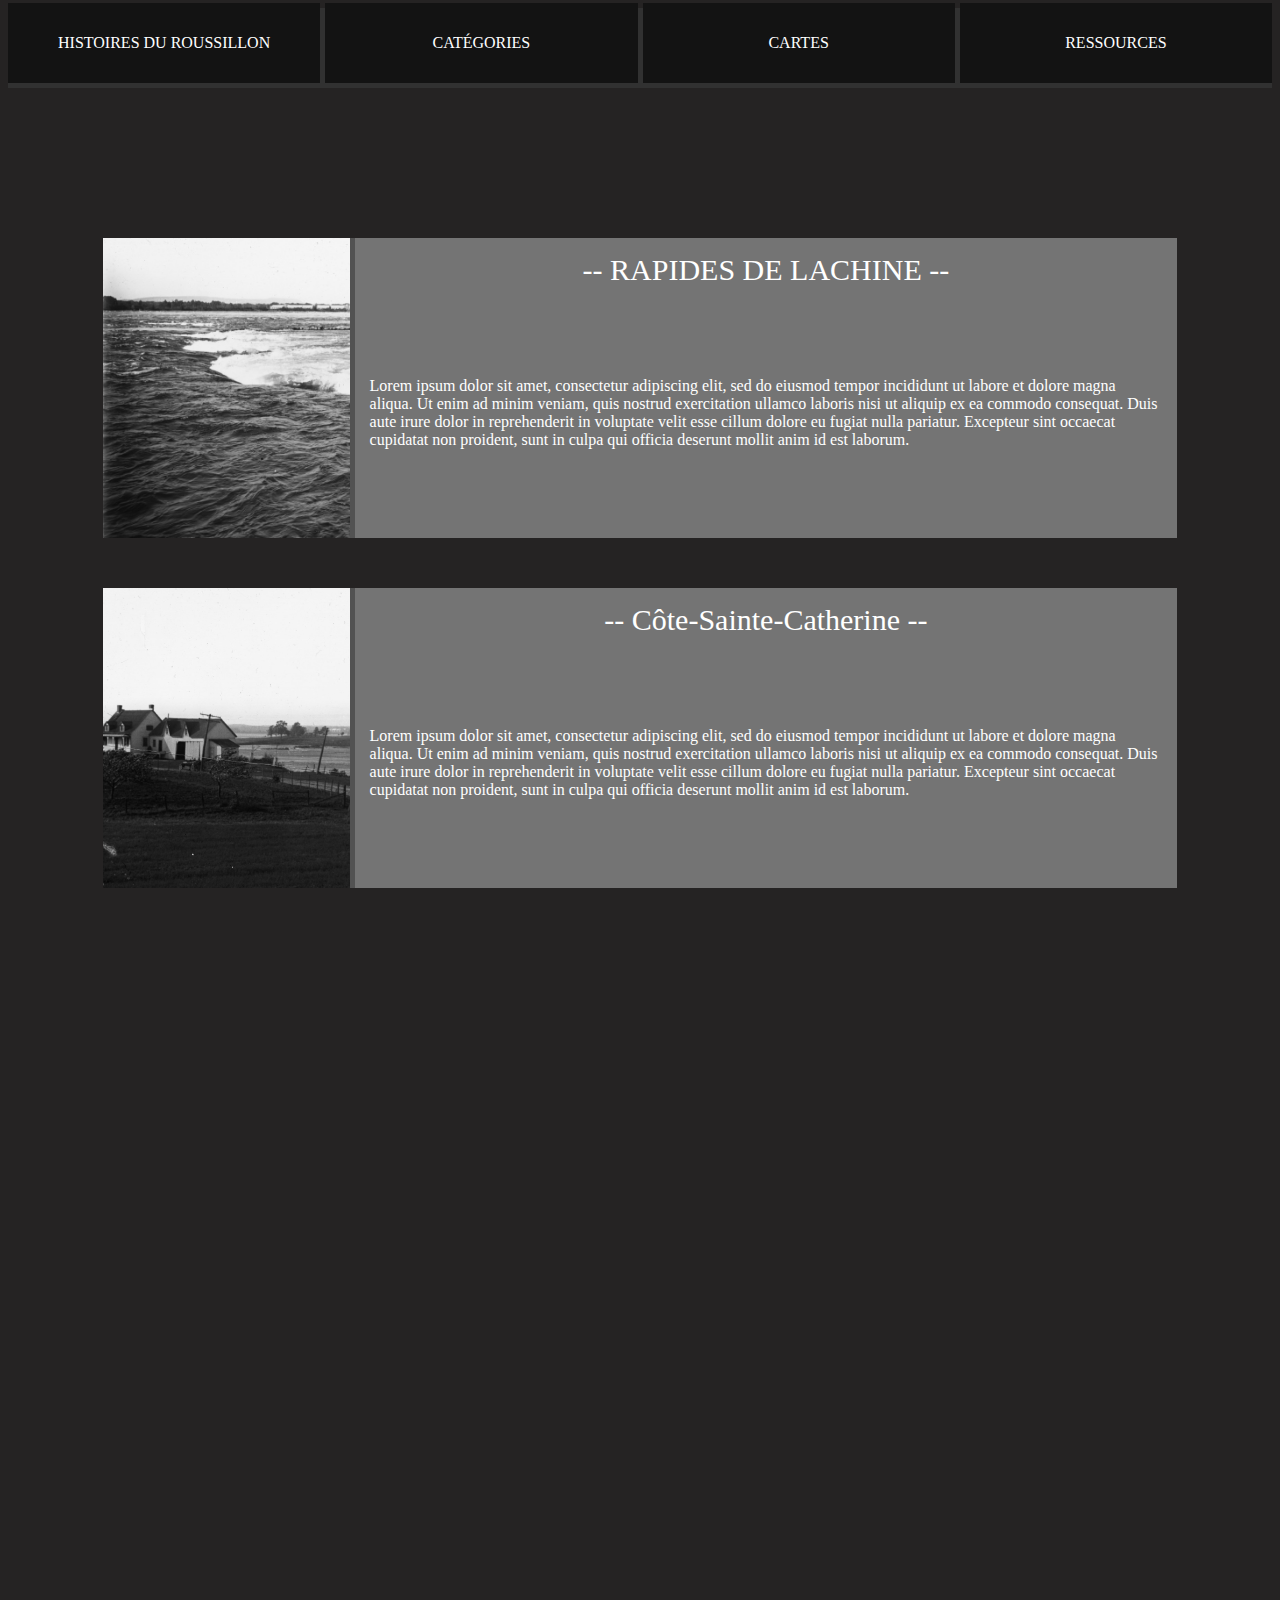
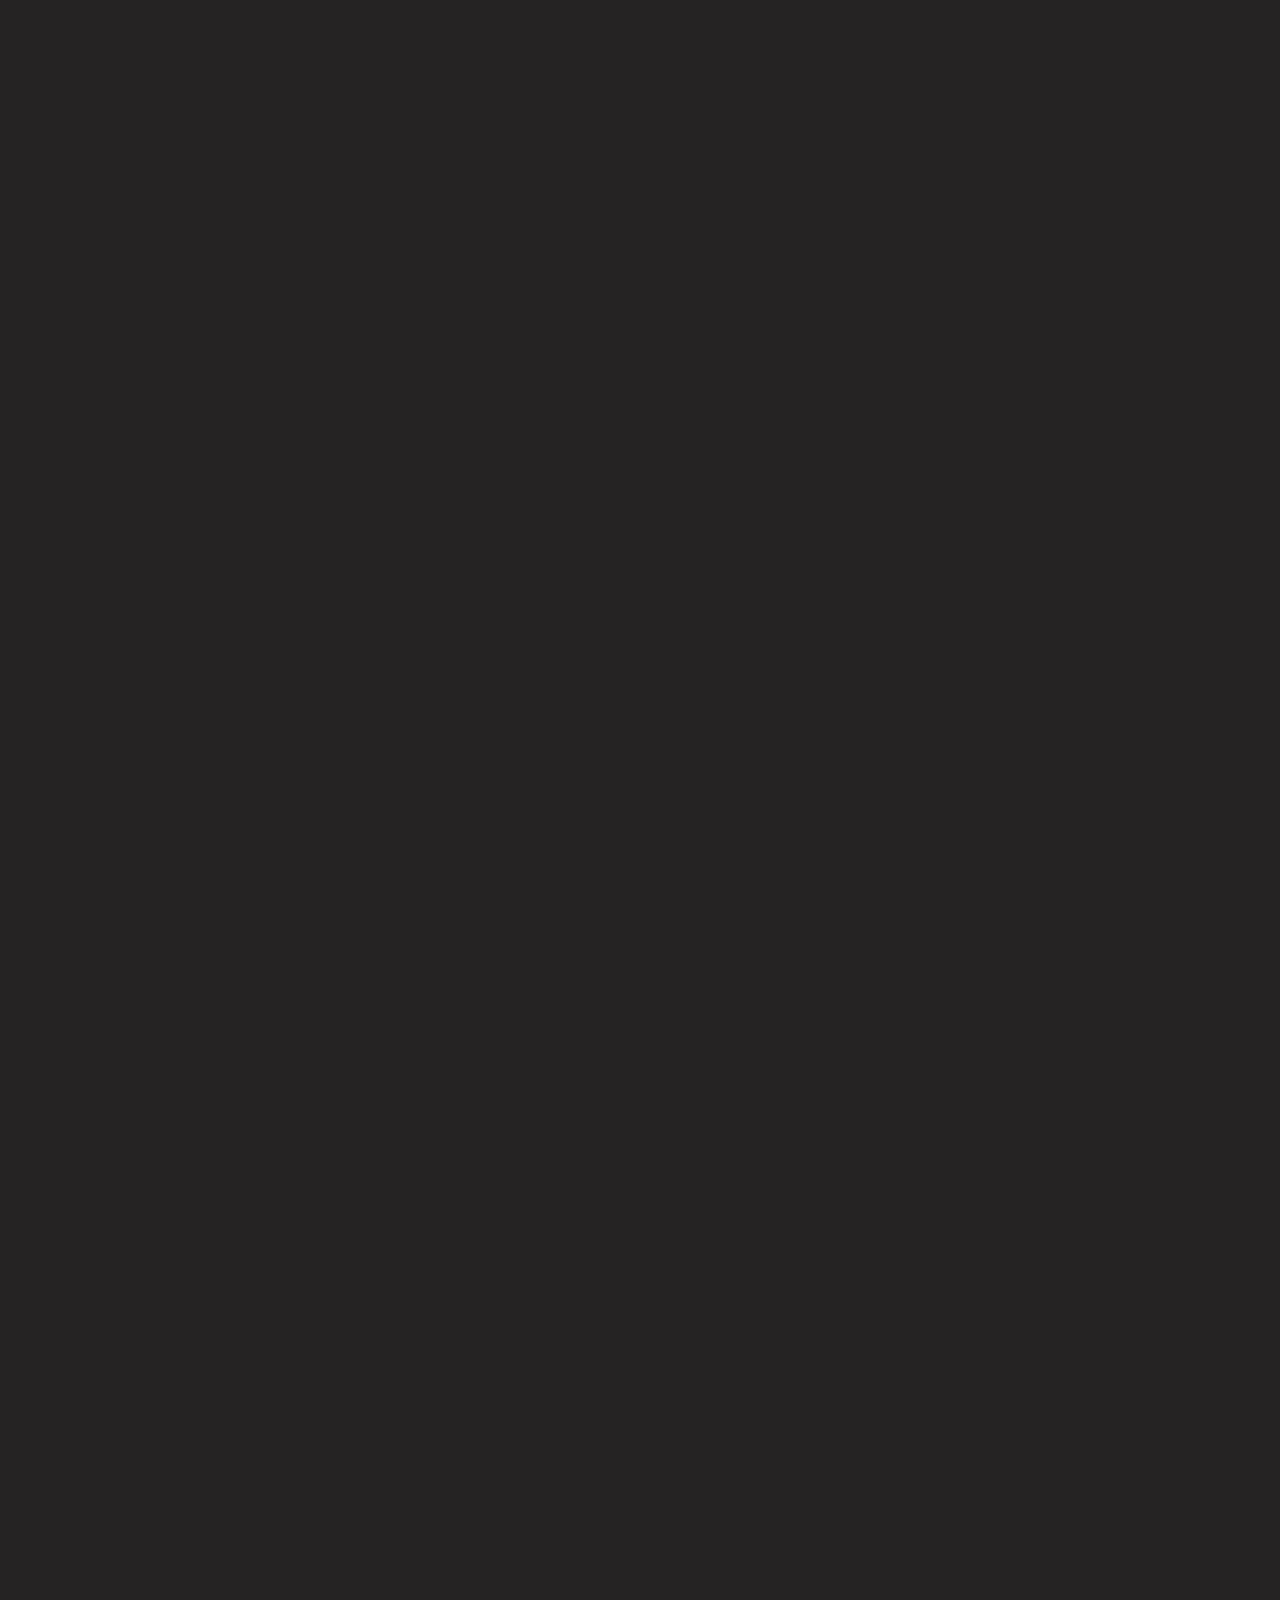
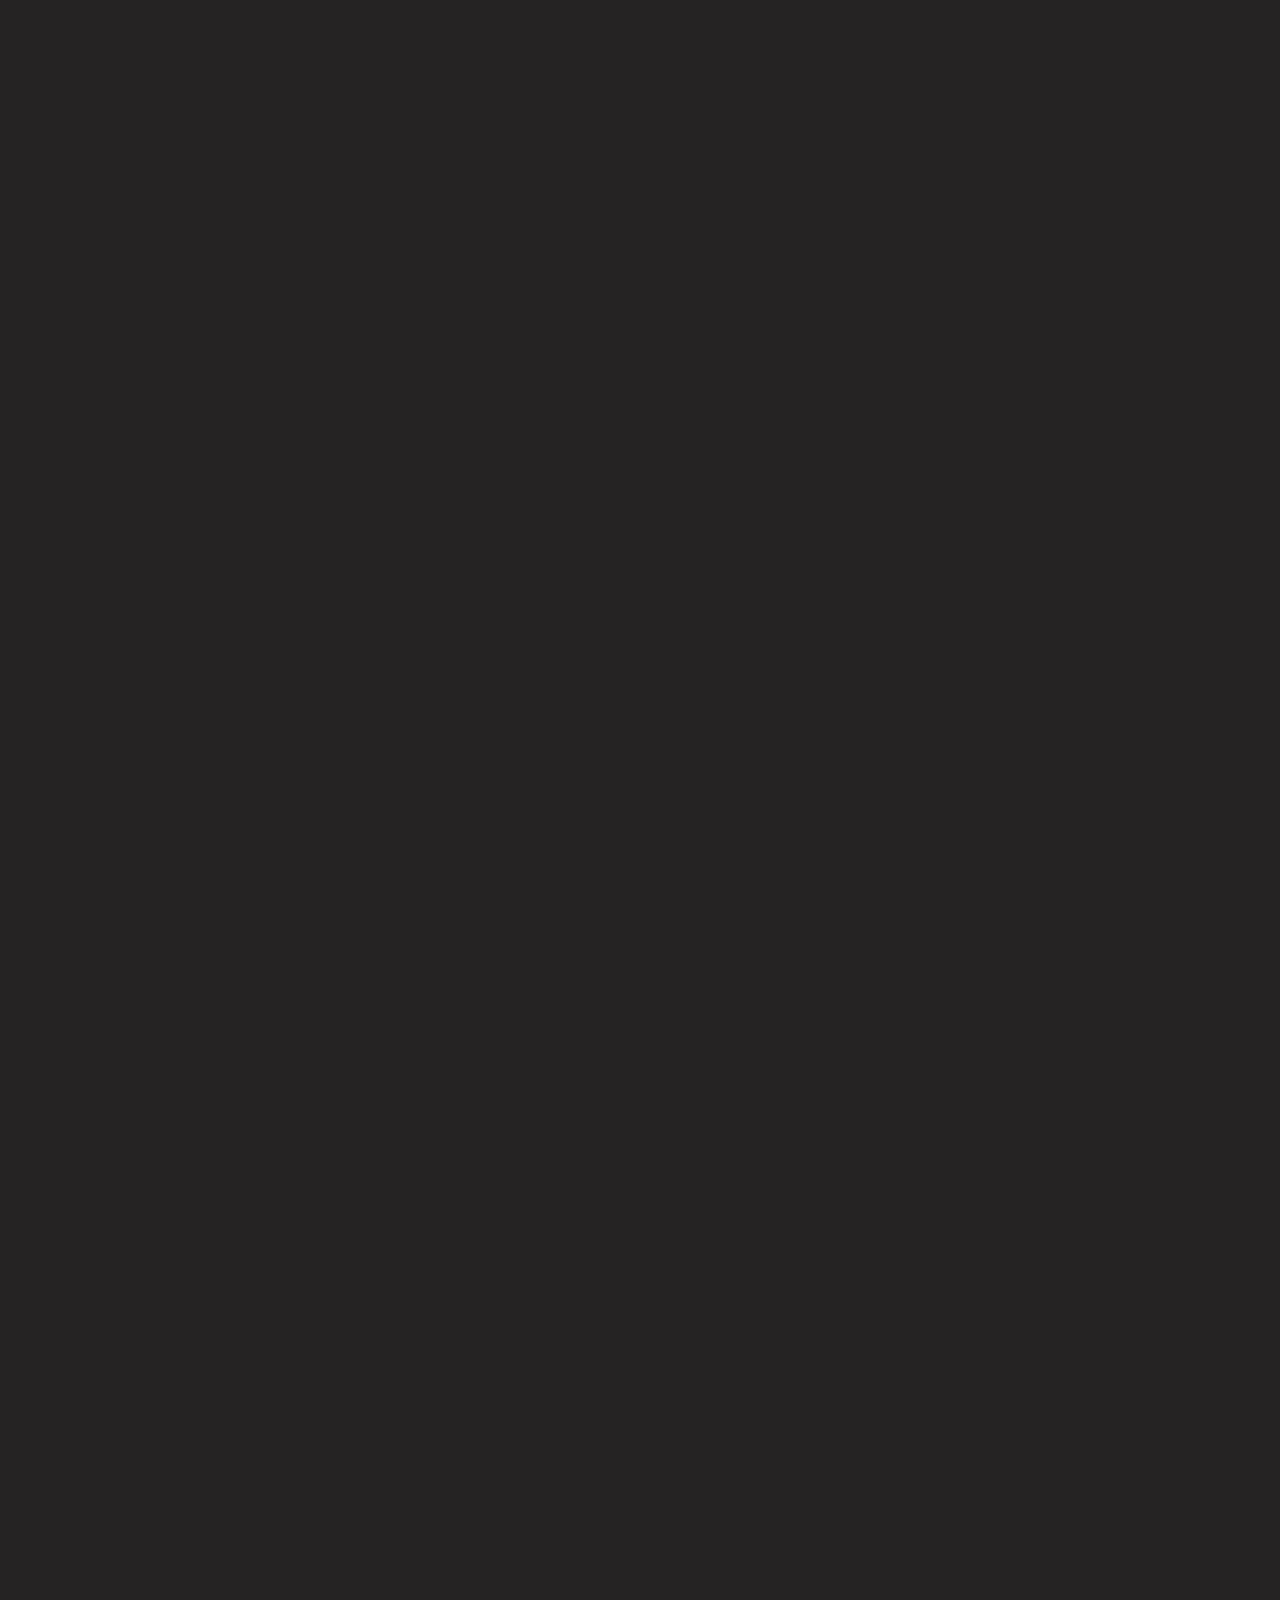
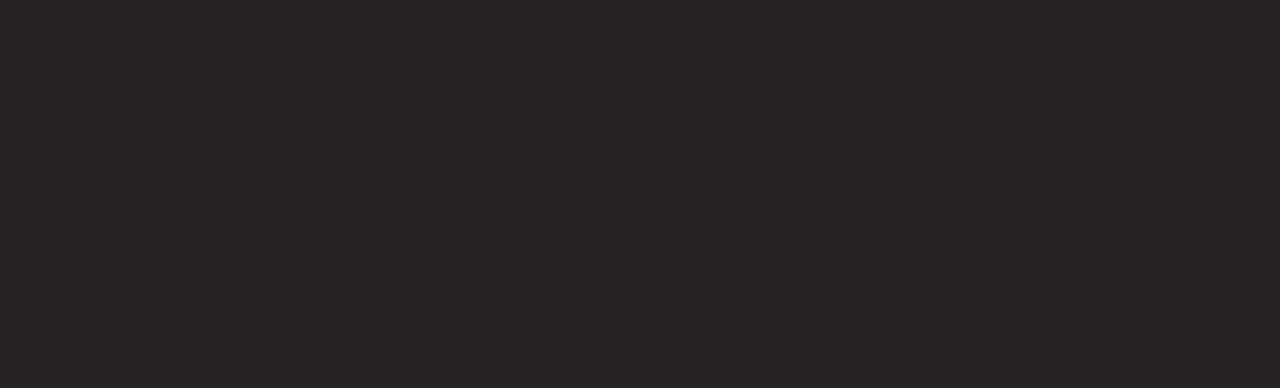
==== index.html @ 5c0f7829 "Update index.html" ====
<!DOCTYPE html>
<html lang="en">
<head>
    <meta charset="UTF-8">
    <meta http-equiv="X-UA-Compatible" content="IE=edge">
    <meta name="viewport" content="width=device-width, initial-scale=1.0">
    <link href="root/css/global.css" rel="stylesheet">
    <script src="root/js/boutons.js" defer></script>
    <title>Histoires du Roussillon</title>
</head>
<body>
    <header>
        <div class="header-container" id="bouton">
            HISTOIRES DU ROUSSILLON
        </div>
        <div class="header-container" id="bouton">
            CATÉGORIES
        </div>
        <div class="header-container" id="bouton">
            CARTES
        </div>
        <div class="header-container" id="bouton">
            RESSOURCES
        </div>
    </header>
    <div class="articles-container" id="articles">
        <div class="article" onclick="openArticle(1)">
            <div class="left-image-box">
                <div id="bouton" class="img-article" style="background-image: url(root/img/Rapides\ depuis\ ile\ au\ Diable.jpg);"></div>
            </div>
            <div class="description-box" id="bouton">
                <div class="titre-article">-- RAPIDES DE LACHINE --</div>
                <div class="description-article">Lorem ipsum dolor sit amet, consectetur adipiscing elit, sed do eiusmod tempor incididunt ut labore et dolore magna aliqua. Ut enim ad minim veniam, quis nostrud exercitation ullamco laboris nisi ut aliquip ex ea commodo consequat. Duis aute irure dolor in reprehenderit in voluptate velit esse cillum dolore eu fugiat nulla pariatur. Excepteur sint occaecat cupidatat non proident, sunt in culpa qui officia deserunt mollit anim id est laborum.</div>
            </div>
        </div>
        <div class="article" onclick="openArticle(2)">
            <div class="left-image-box" id="bouton">
                <div class="img-article" style="background-image: url(root/img/Tombe\ Kateri\,\ archipel.jpg);"></div>
            </div>
            <div class="description-box" id="bouton">
                <div class="titre-article">-- Côte-Sainte-Catherine --</div>
                <div class="description-article">Lorem ipsum dolor sit amet, consectetur adipiscing elit, sed do eiusmod tempor incididunt ut labore et dolore magna aliqua. Ut enim ad minim veniam, quis nostrud exercitation ullamco laboris nisi ut aliquip ex ea commodo consequat. Duis aute irure dolor in reprehenderit in voluptate velit esse cillum dolore eu fugiat nulla pariatur. Excepteur sint occaecat cupidatat non proident, sunt in culpa qui officia deserunt mollit anim id est laborum.</div>
            </div>
        </div>
    </div>
</body>
</html>
---- root/css/global.css ----
body {
    background-color: rgb(37, 35, 35);
    height: 5000px;
}

header{
    background-color: rgb(49, 49, 49);
    width: 100%;
    height: 80px;
    top: 0px;
    position: sticky;
    display: flex;
    justify-content: space-around;
    align-items: center;
    gap: 5px;
}

.header-container{
    color: white;
    background-color: rgb(19, 19, 19);
    width: 100%;
    height: 100%;
    margin-bottom: 10px;
    display: flex;
    align-items: center;
    justify-content: center;
}

.articles-container{
    width: 100%;
    height: 100%;
    margin-top: 100px;
    display: flex;
    align-items: center;
    flex-direction: column;
}

.article{
    background-color: rgb(82, 82, 82);
    width: 85%;
    height: 300px;
    margin-top: 50px;
    display: flex;
    gap: 5px;
}

.left-image-box{
    background-color: red;
    width: 30%;
}

.description-box{
    background-color: rgb(116, 116, 116);
    display: flex;
    justify-content: center;
    flex-wrap: wrap;
    width: 100%;
    color: white;
}

.titre-article{
    font-size: 30px;
    margin-top: 15px
}

.description-article{
    text-justify: auto;
    margin-left: 15px;
    margin-right: 15px;
}

.img-article{
    width: 100%;
    height: 100%;
    background-size: cover;
}
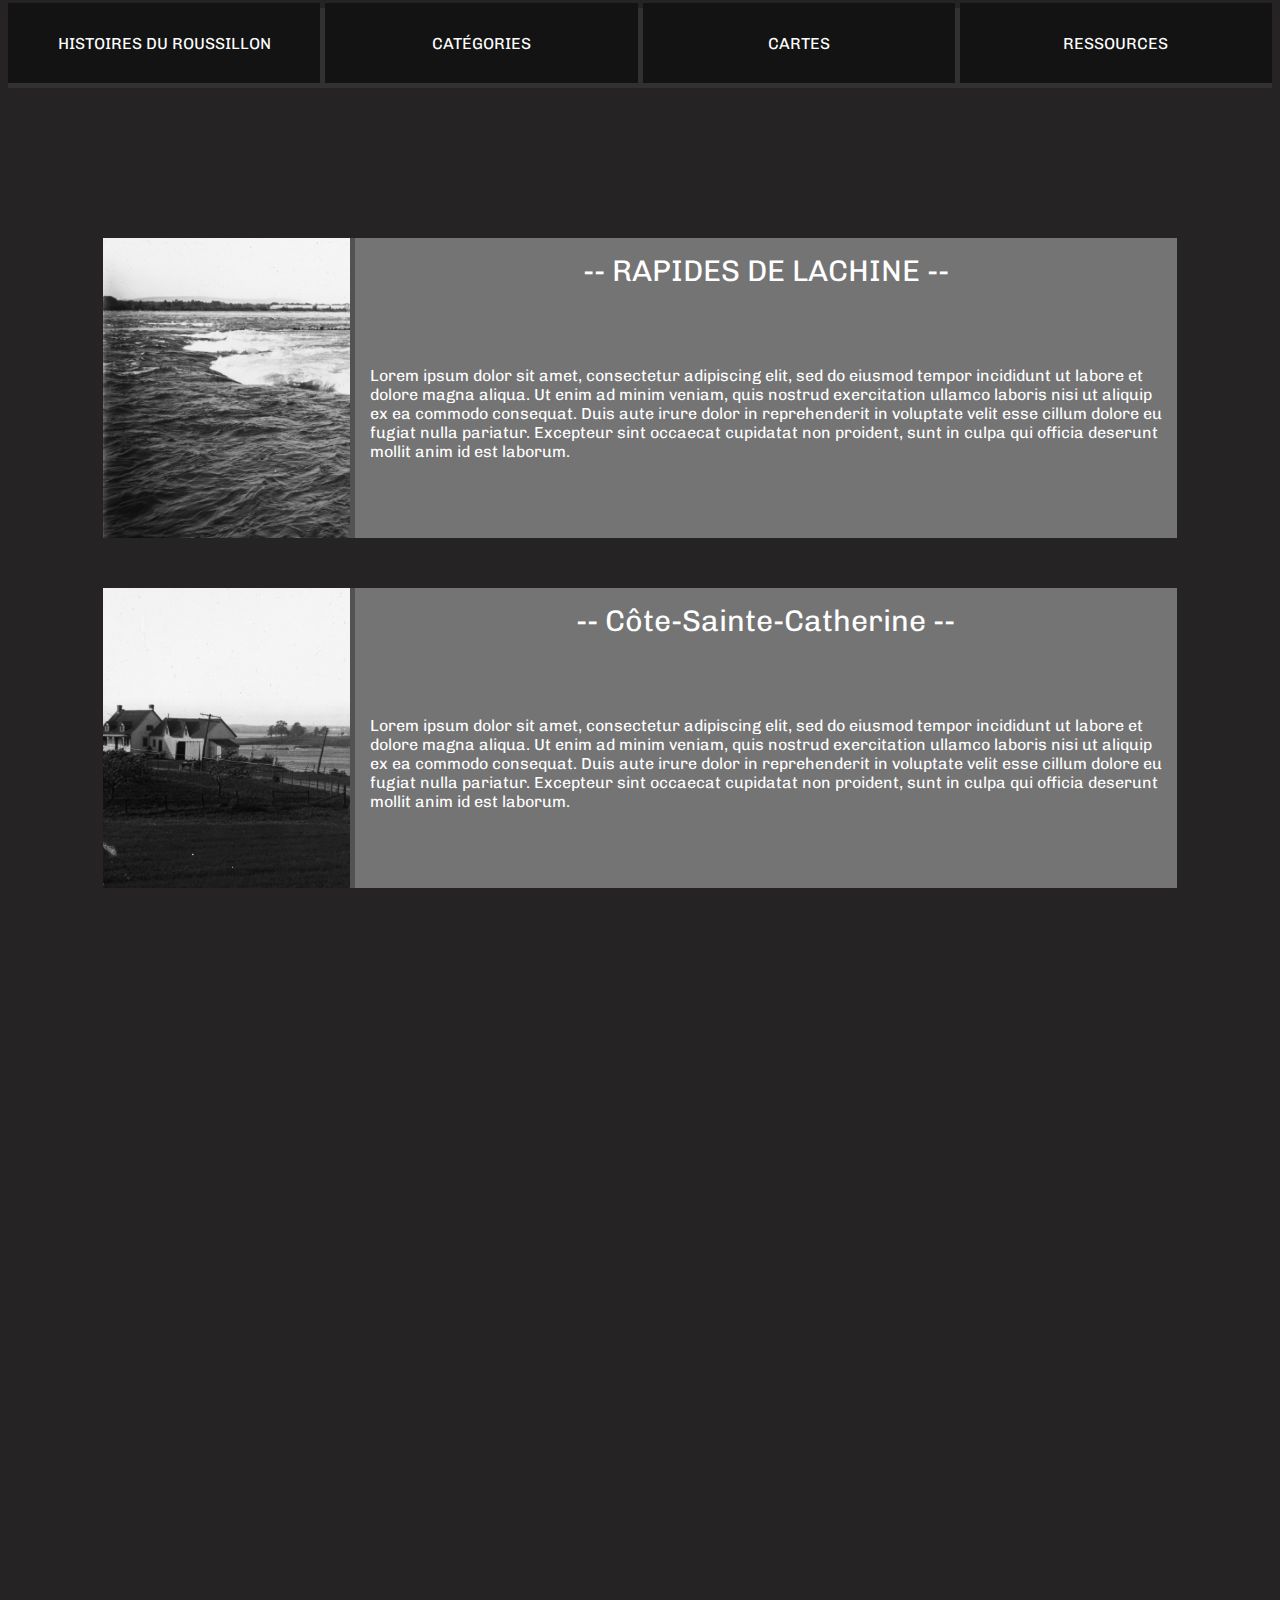
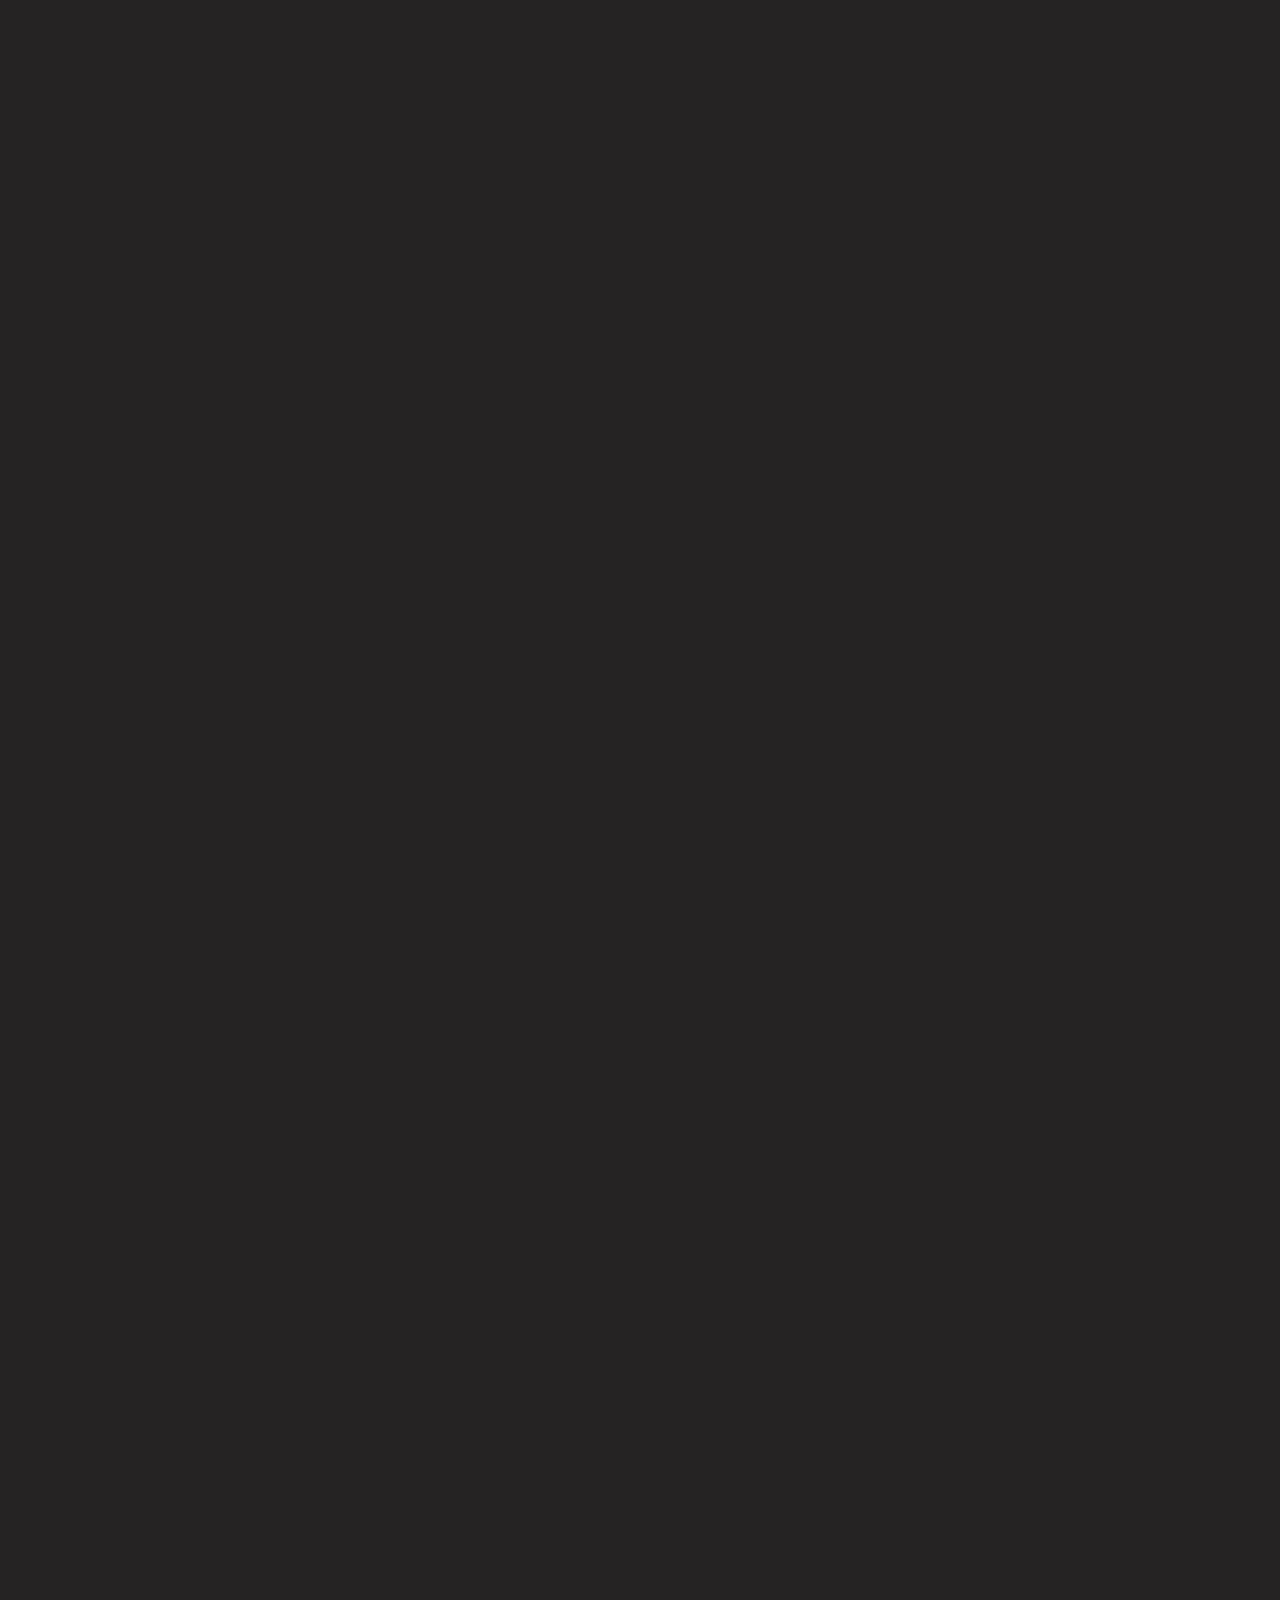
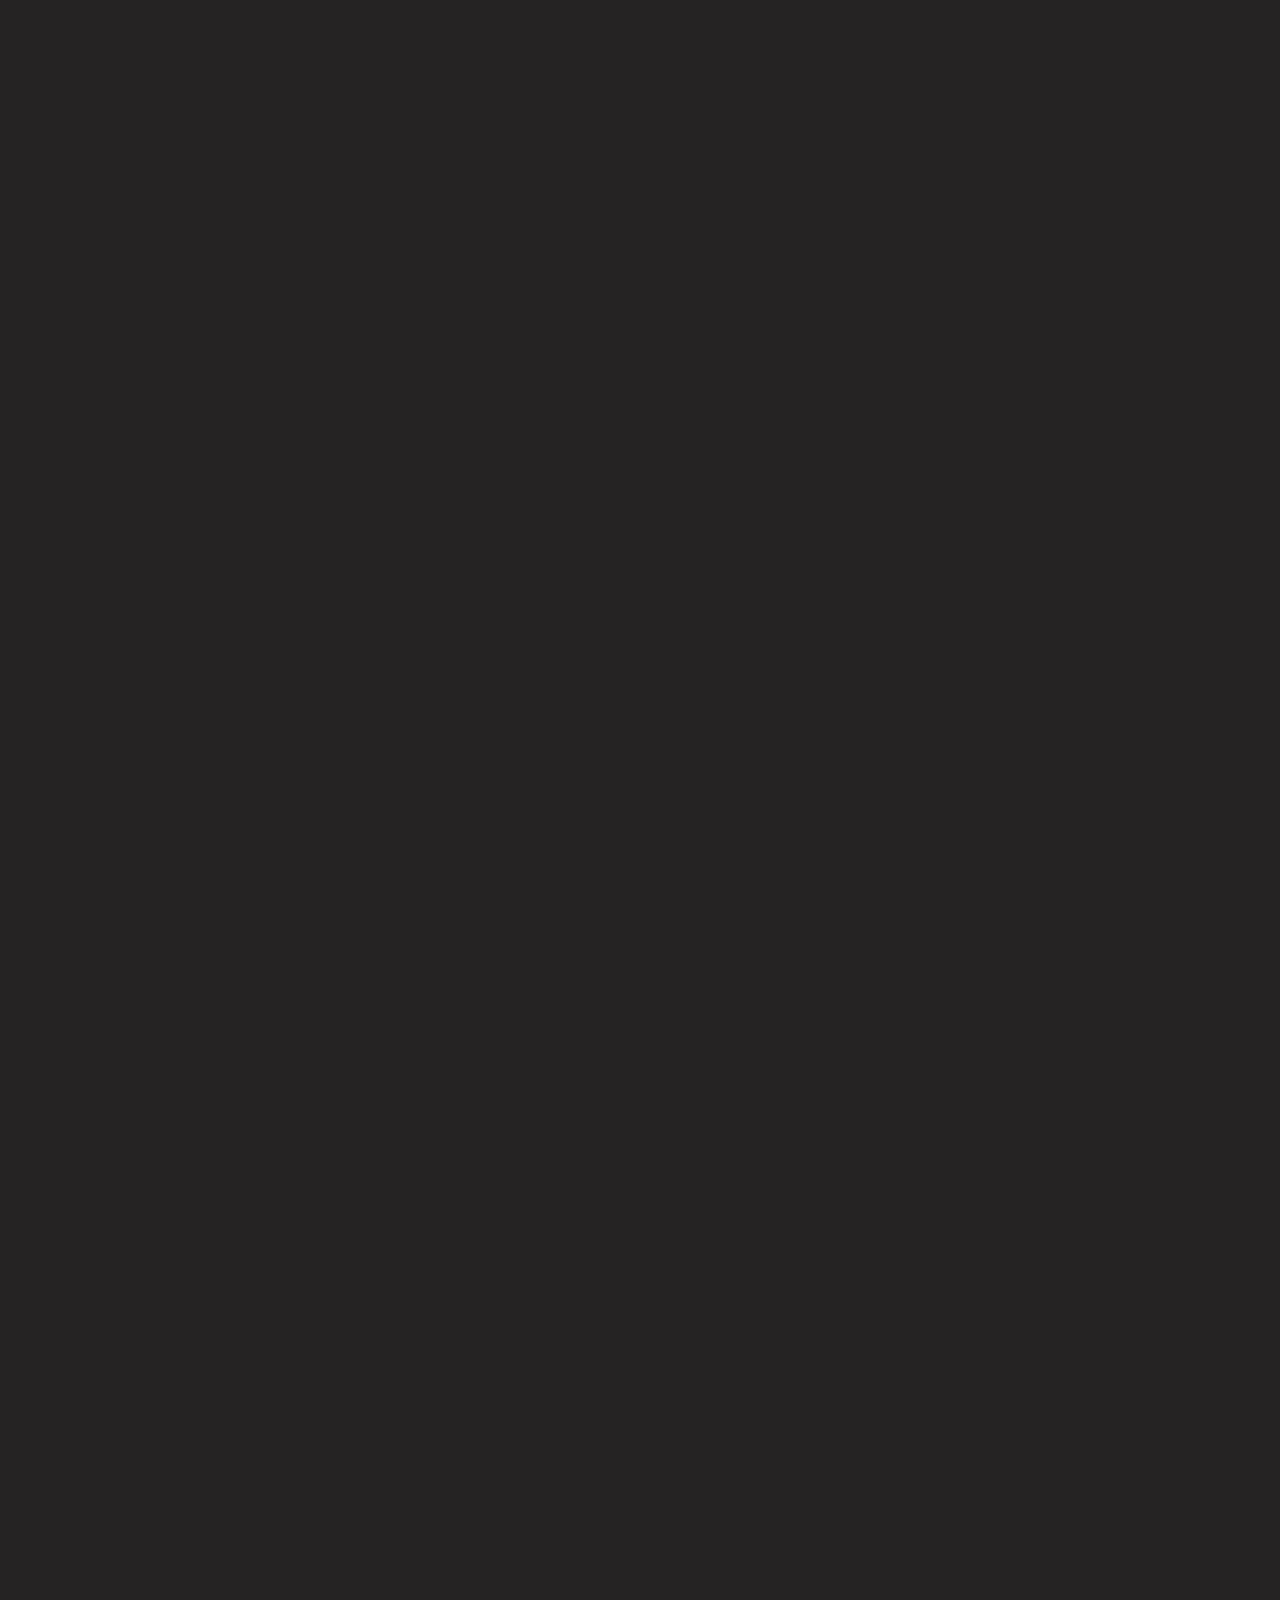
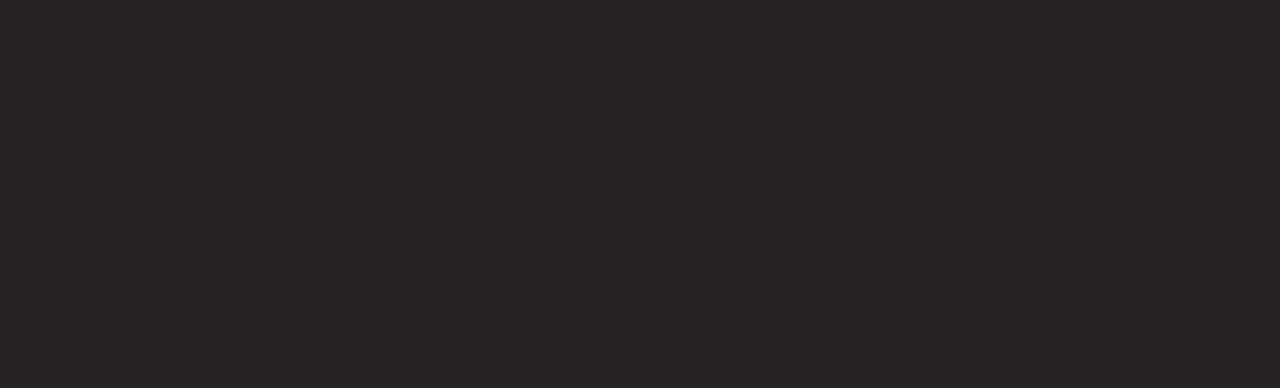
==== commit 39c4d031: "font" ====
--- a/index.html
+++ b/index.html
@@ -4,6 +4,7 @@
     <meta charset="UTF-8">
     <meta http-equiv="X-UA-Compatible" content="IE=edge">
     <meta name="viewport" content="width=device-width, initial-scale=1.0">
+    <link href='https://fonts.googleapis.com/css?family=Chivo' rel='stylesheet'>
     <link href="root/css/global.css" rel="stylesheet">
     <script src="root/js/boutons.js" defer></script>
     <title>Histoires du Roussillon</title>
--- a/root/css/global.css
+++ b/root/css/global.css
@@ -1,6 +1,7 @@
 body {
     background-color: rgb(37, 35, 35);
     height: 5000px;
+    font-family: 'Chivo';
 }
 
 header{
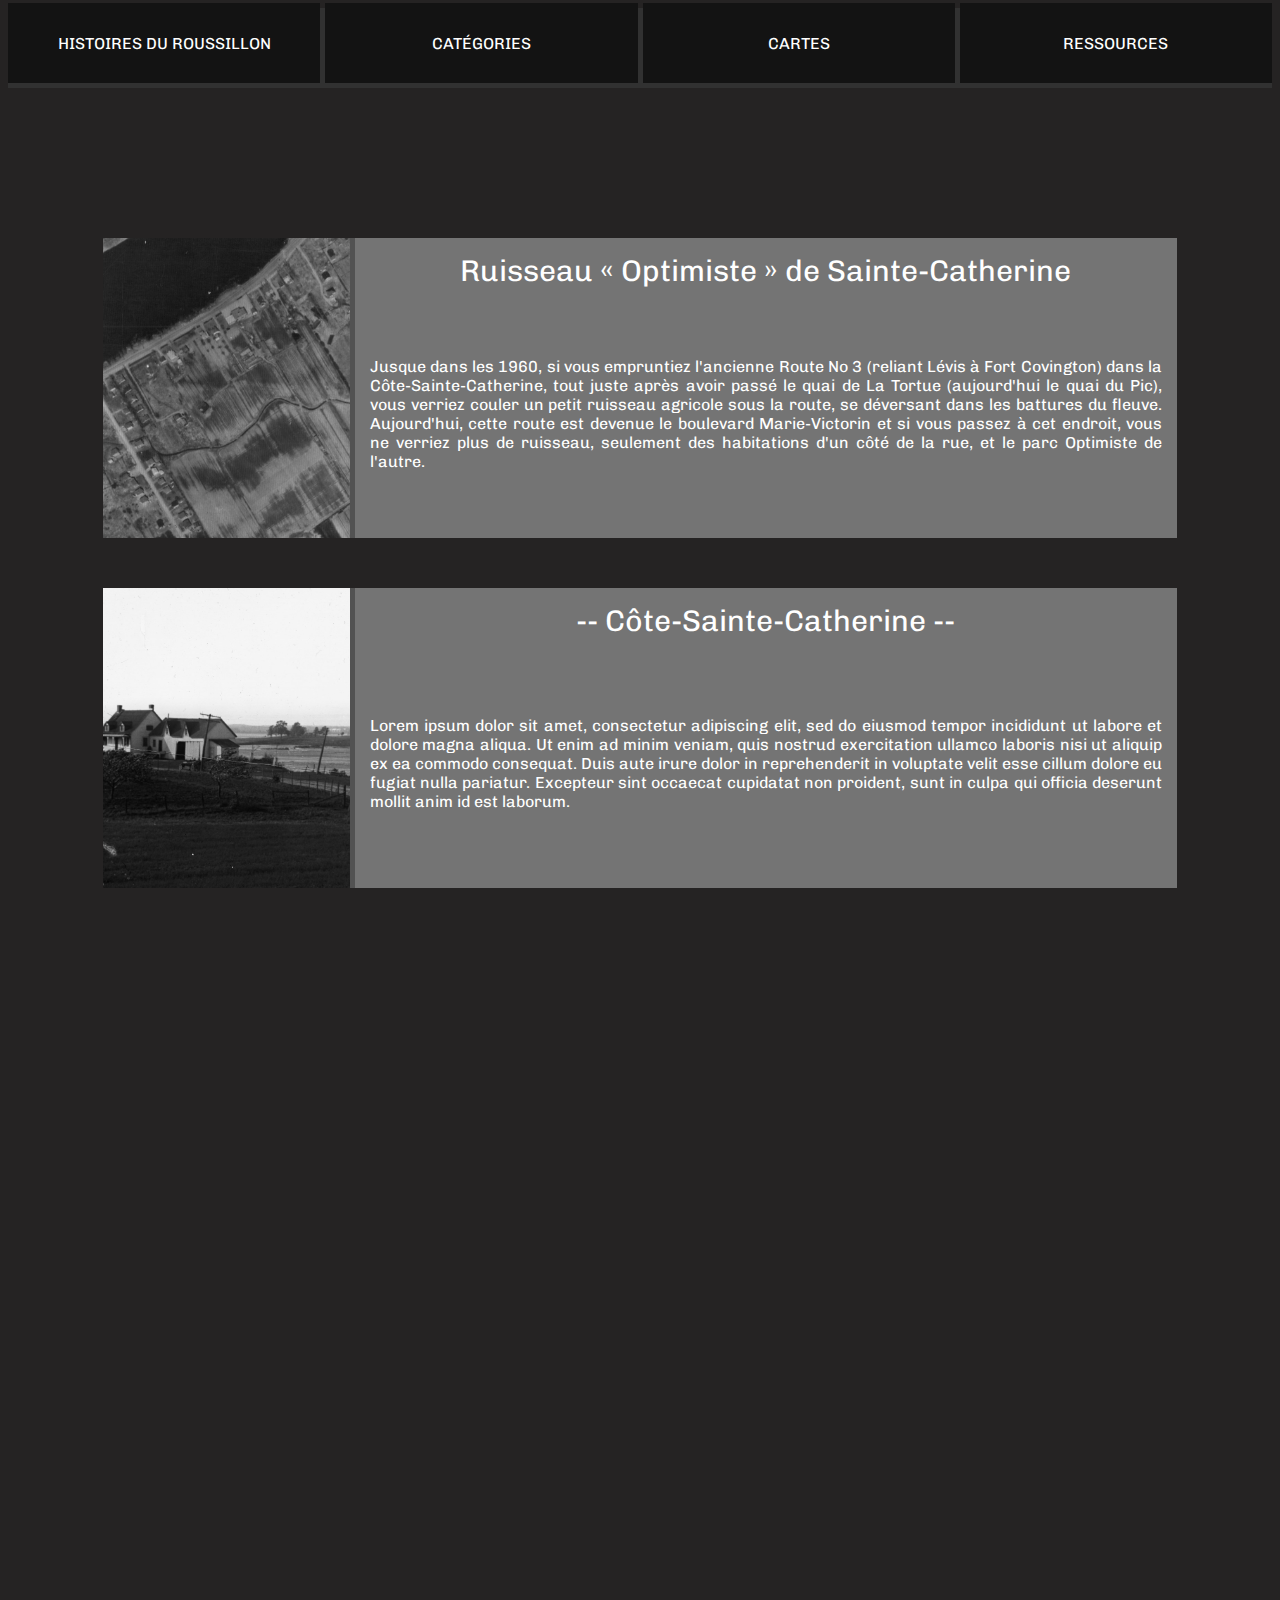
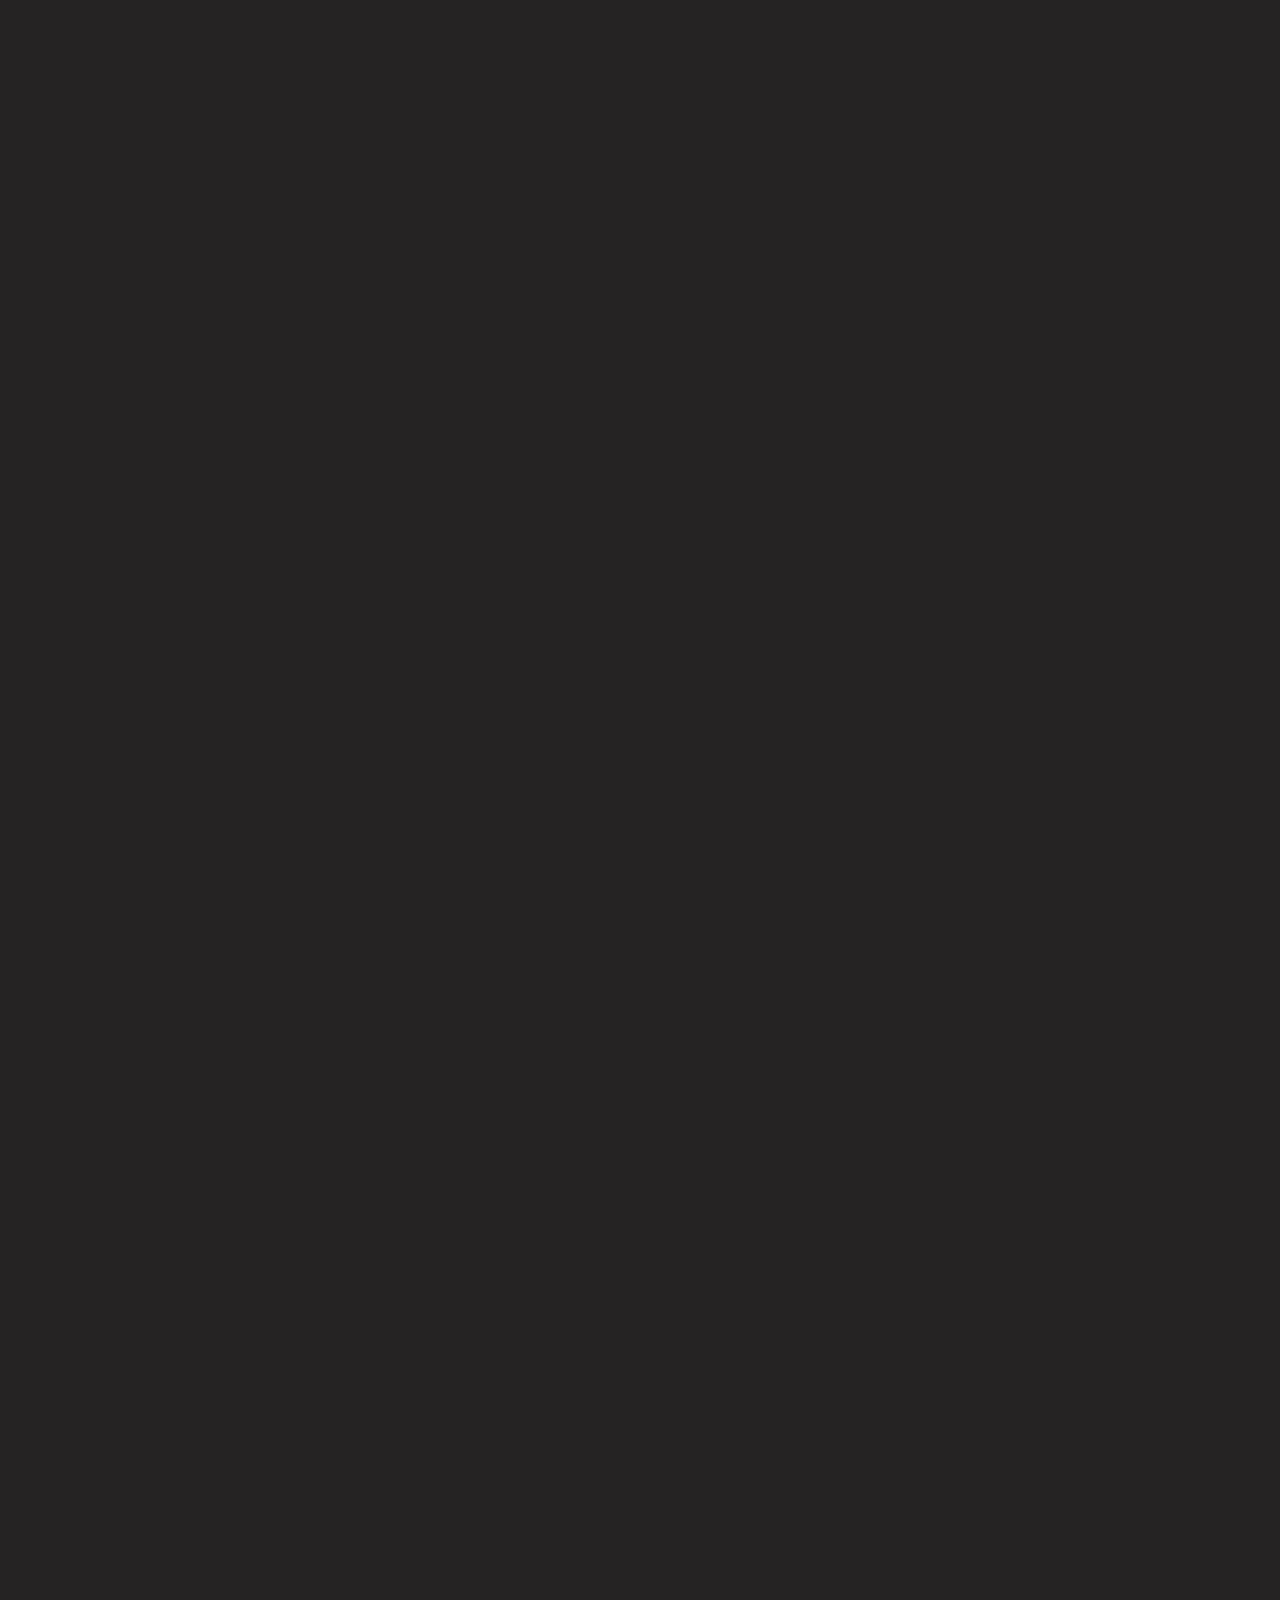
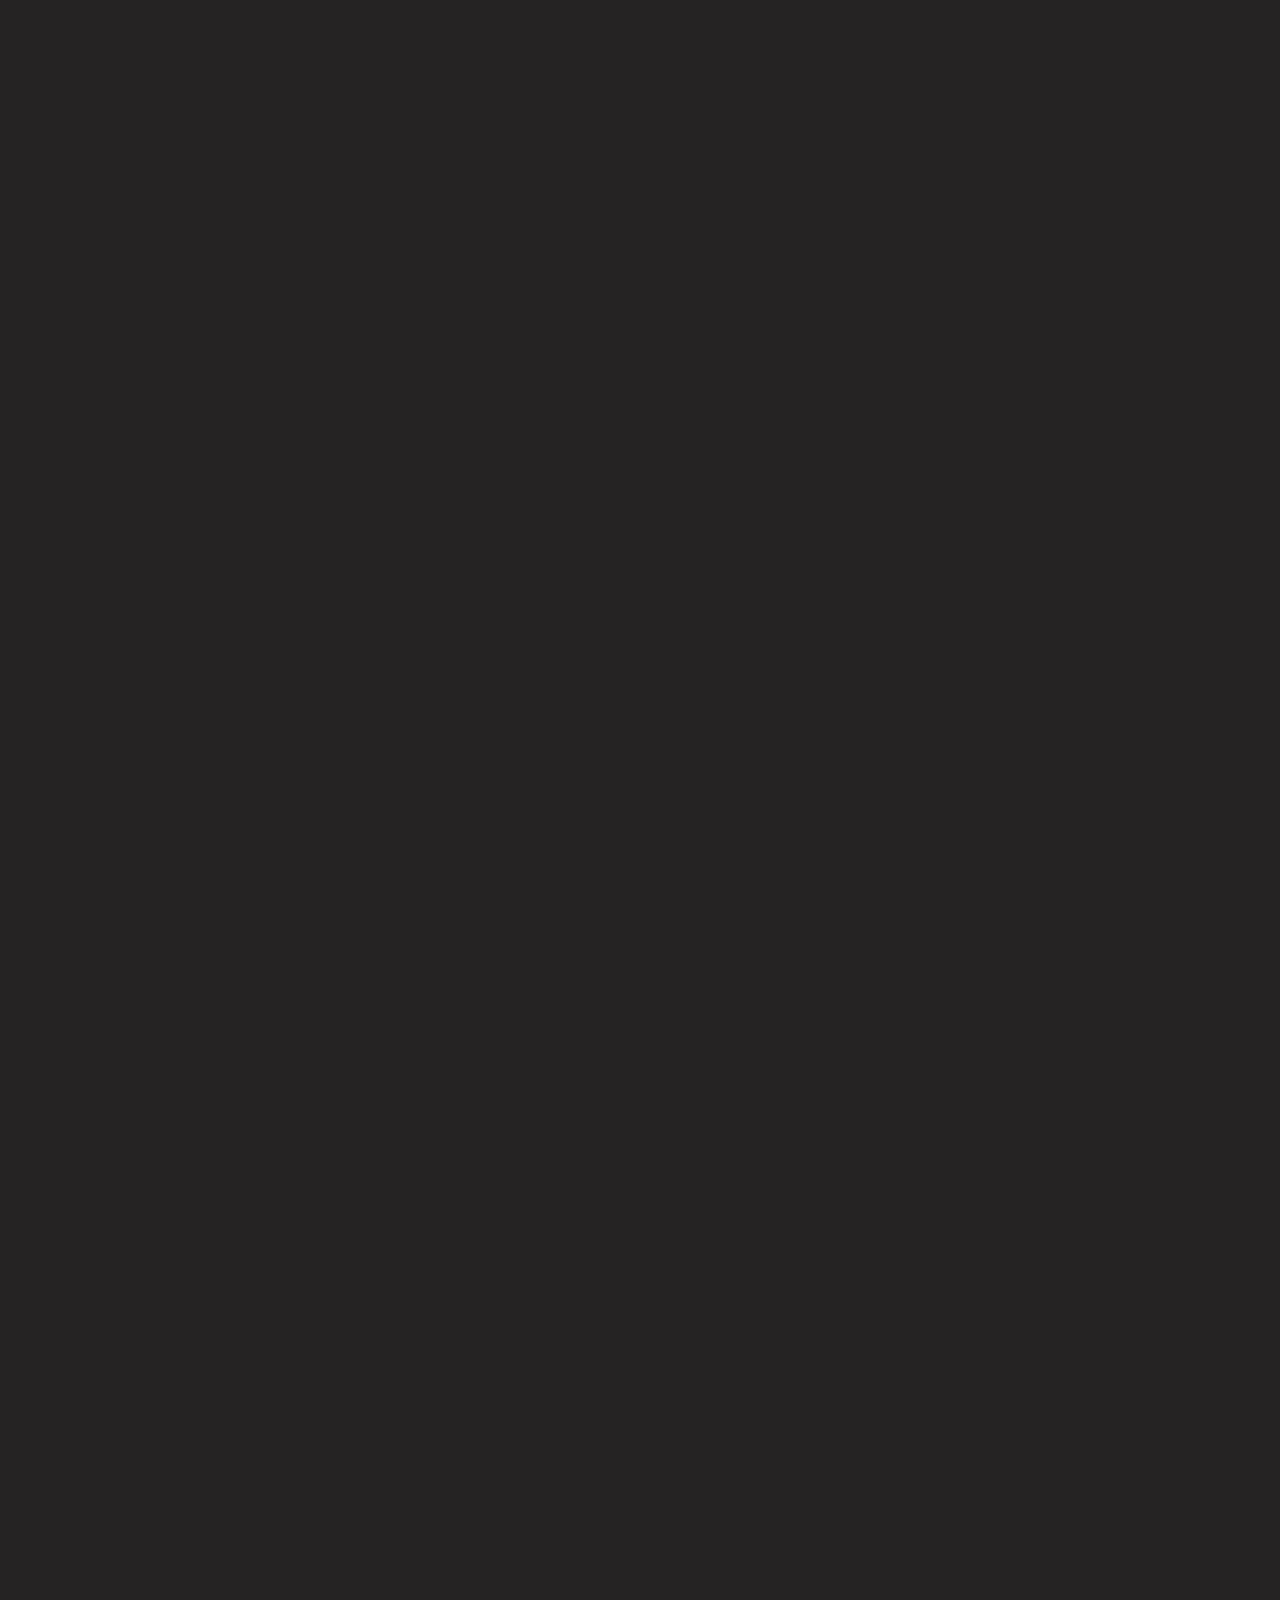
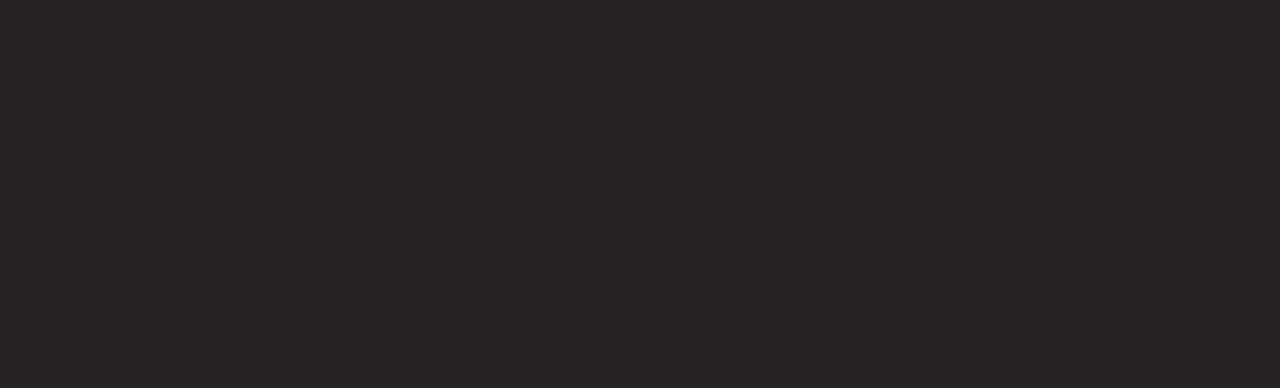
==== commit 1575e49a: "article 1" ====
--- a/index.html
+++ b/index.html
@@ -27,11 +27,15 @@
     <div class="articles-container" id="articles">
         <div class="article" onclick="openArticle(1)">
             <div class="left-image-box">
-                <div id="bouton" class="img-article" style="background-image: url(root/img/Rapides\ depuis\ ile\ au\ Diable.jpg);"></div>
+                <div id="bouton" class="img-article" style="background-image: url(root/img/ruisseau_optimiste_thumbnail.JPG);"></div>
             </div>
             <div class="description-box" id="bouton">
-                <div class="titre-article">-- RAPIDES DE LACHINE --</div>
-                <div class="description-article">Lorem ipsum dolor sit amet, consectetur adipiscing elit, sed do eiusmod tempor incididunt ut labore et dolore magna aliqua. Ut enim ad minim veniam, quis nostrud exercitation ullamco laboris nisi ut aliquip ex ea commodo consequat. Duis aute irure dolor in reprehenderit in voluptate velit esse cillum dolore eu fugiat nulla pariatur. Excepteur sint occaecat cupidatat non proident, sunt in culpa qui officia deserunt mollit anim id est laborum.</div>
+                <div class="titre-article">Ruisseau « Optimiste » de Sainte-Catherine</div>
+                <div class="description-article">Jusque dans les 1960, si vous empruntiez l'ancienne Route No 3 (reliant Lévis à Fort Covington)
+                    dans la Côte-Sainte-Catherine, tout juste après avoir passé le quai de La Tortue (aujourd'hui le quai du Pic),
+                    vous verriez couler un petit ruisseau agricole sous la route, se déversant dans les battures du fleuve.
+                    Aujourd'hui, cette route est devenue le boulevard Marie-Victorin et si vous passez à cet endroit, vous 
+                    ne verriez plus de ruisseau, seulement des habitations d'un côté de la rue, et le parc Optimiste de l'autre. </div>
             </div>
         </div>
         <div class="article" onclick="openArticle(2)">
--- a/root/css/global.css
+++ b/root/css/global.css
@@ -46,7 +46,7 @@
 }
 
 .left-image-box{
-    background-color: red;
+    background-color: rgb(116, 116, 116);
     width: 30%;
 }
 
@@ -68,10 +68,66 @@
     text-justify: auto;
     margin-left: 15px;
     margin-right: 15px;
+    text-align: justify;
 }
 
 .img-article{
+    width: 100%;    
+    height: 100%;
+    background-size: cover;
+}
+
+.article-content{
+    margin-top: 50px;
     width: 100%;
     height: 100%;
+    display: flex;
+    justify-content: center;
+}
+
+.main-article-content{
+    margin: 10px;
+    background-color: rgb(116, 116, 116);
+    color: rgb(56, 56, 56);
+    width: 85%;
+    display: flex;
+    align-items: center;
+    flex-direction: column;
+}
+
+.article-img-entete{
+    width: 100%;
+    height: 400px;
+}
+
+.texte-article{
+    display: flex;
+    flex-direction: column;
+    align-items: left;
+    text-align: justify;
+    width: 95%;
+    height: 100%;
+    margin-top: 20px;
+}
+
+.paragraphe{
+    width: 100%;
+    color: rgb(216, 216, 216);
+    font-size: 18px;
+    margin-top: 10px;
+}
+
+.paragraphe-img-container{
+    width: 100%;
+    display: flex;
+}
+
+.img-paragraphe{
     background-size: cover;
+    background-position: 50%;
+    object-fit: cover;
+    width: 100%;
+    height: 100%;
+    margin-top: 5px;
+    margin-right: 10px;
 }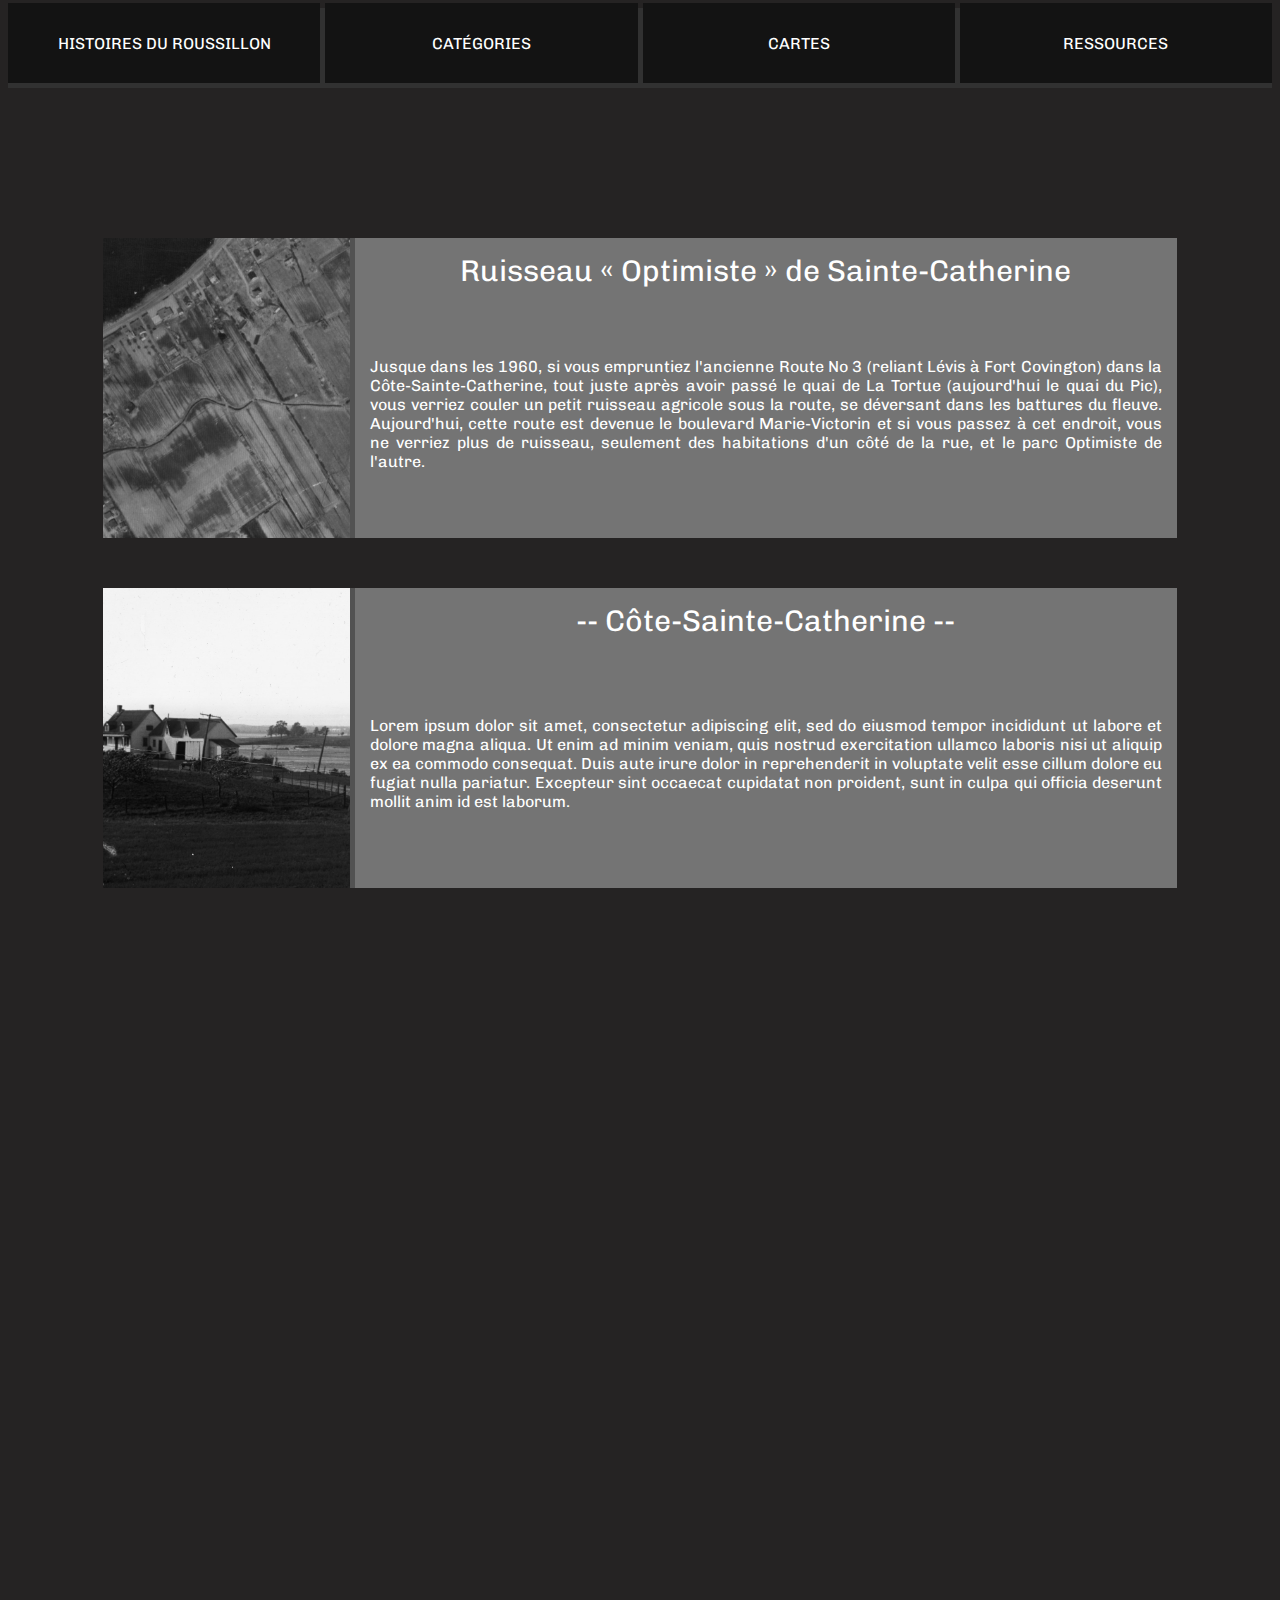
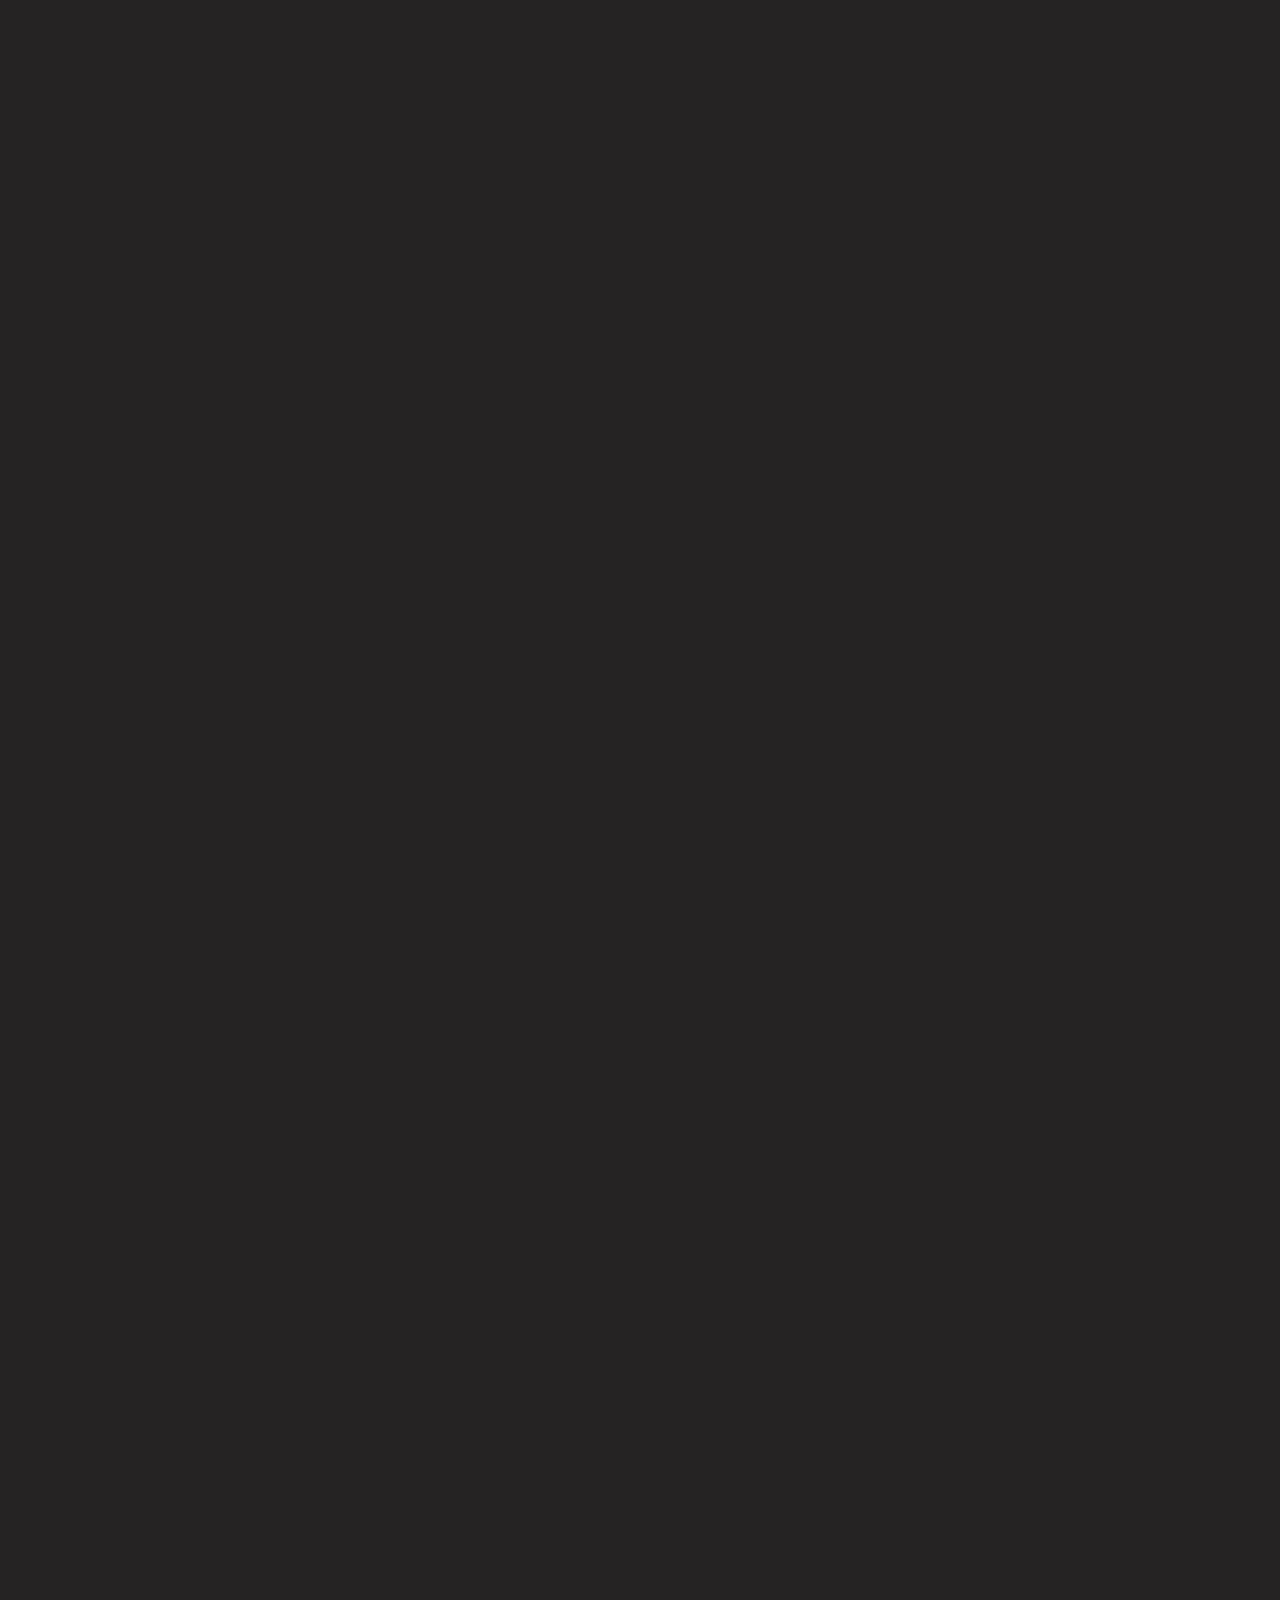
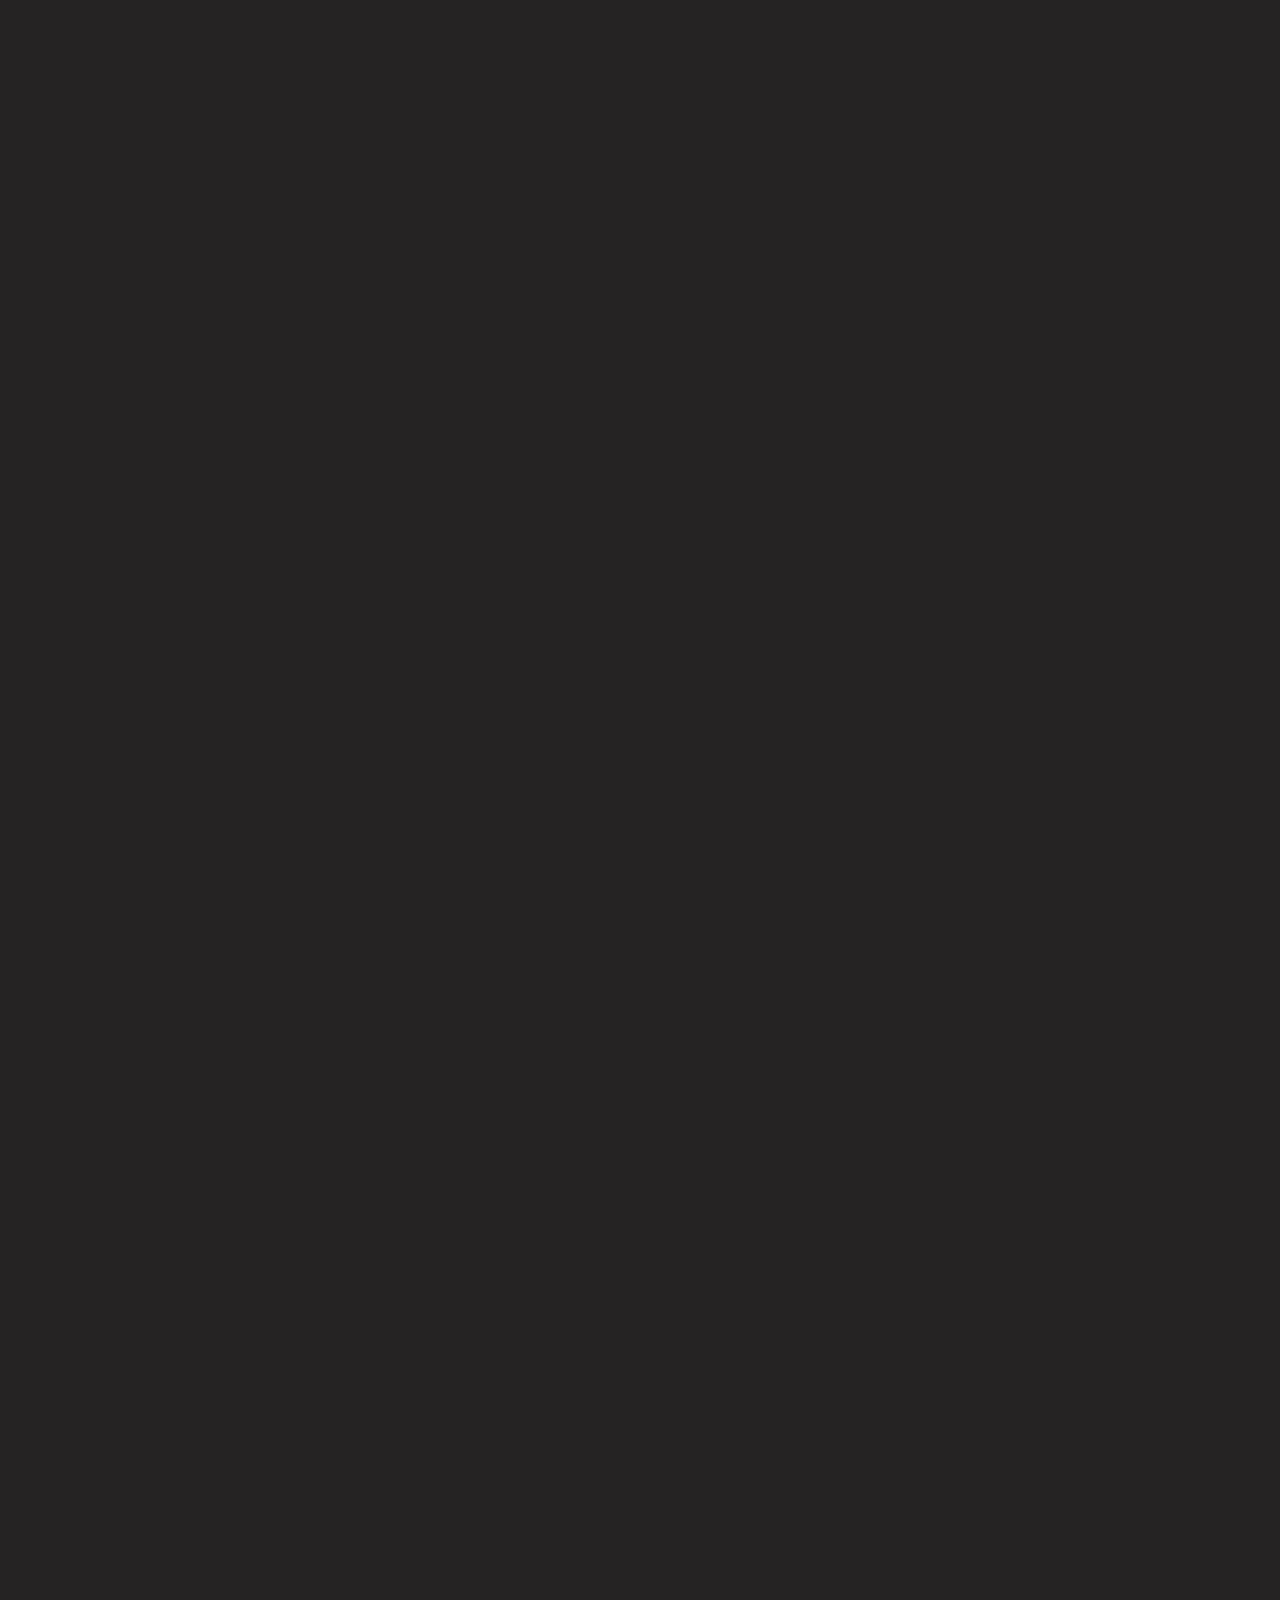
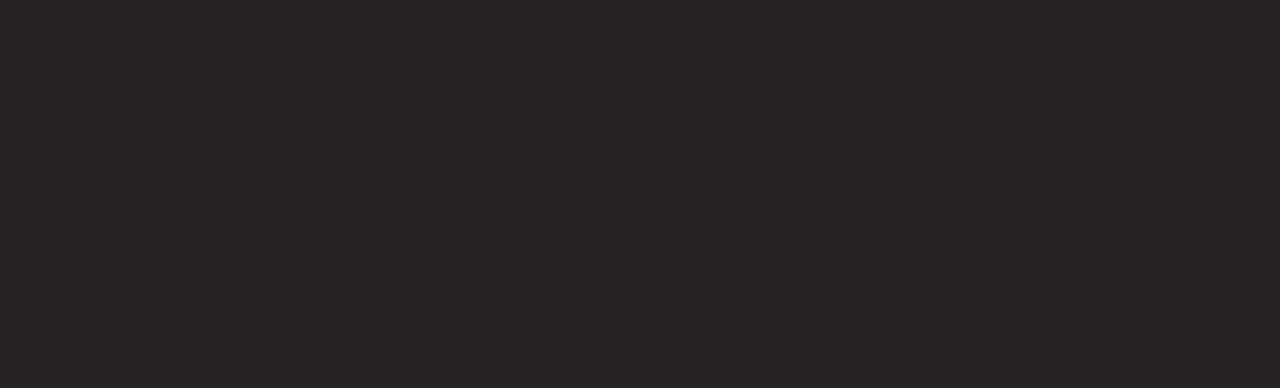
==== commit b085e617: "cover" ====
--- a/index.html
+++ b/index.html
@@ -27,7 +27,7 @@
     <div class="articles-container" id="articles">
         <div class="article" onclick="openArticle(1)">
             <div class="left-image-box">
-                <div id="bouton" class="img-article" style="background-image: url(root/img/ruisseau_optimiste_thumbnail.JPG);"></div>
+                <div id="bouton" class="img-article" style="background-image: url(root/img/ruisseau_optimiste_thumbnail.JPG); background-position: 50%;"></div>
             </div>
             <div class="description-box" id="bouton">
                 <div class="titre-article">Ruisseau « Optimiste » de Sainte-Catherine</div>
--- a/root/css/global.css
+++ b/root/css/global.css
@@ -98,6 +98,7 @@
 .article-img-entete{
     width: 100%;
     height: 400px;
+    background-size: cover;
 }
 
 .texte-article{
@@ -125,7 +126,6 @@
 .img-paragraphe{
     background-size: cover;
     background-position: 50%;
-    object-fit: cover;
     width: 100%;
     height: 100%;
     margin-top: 5px;
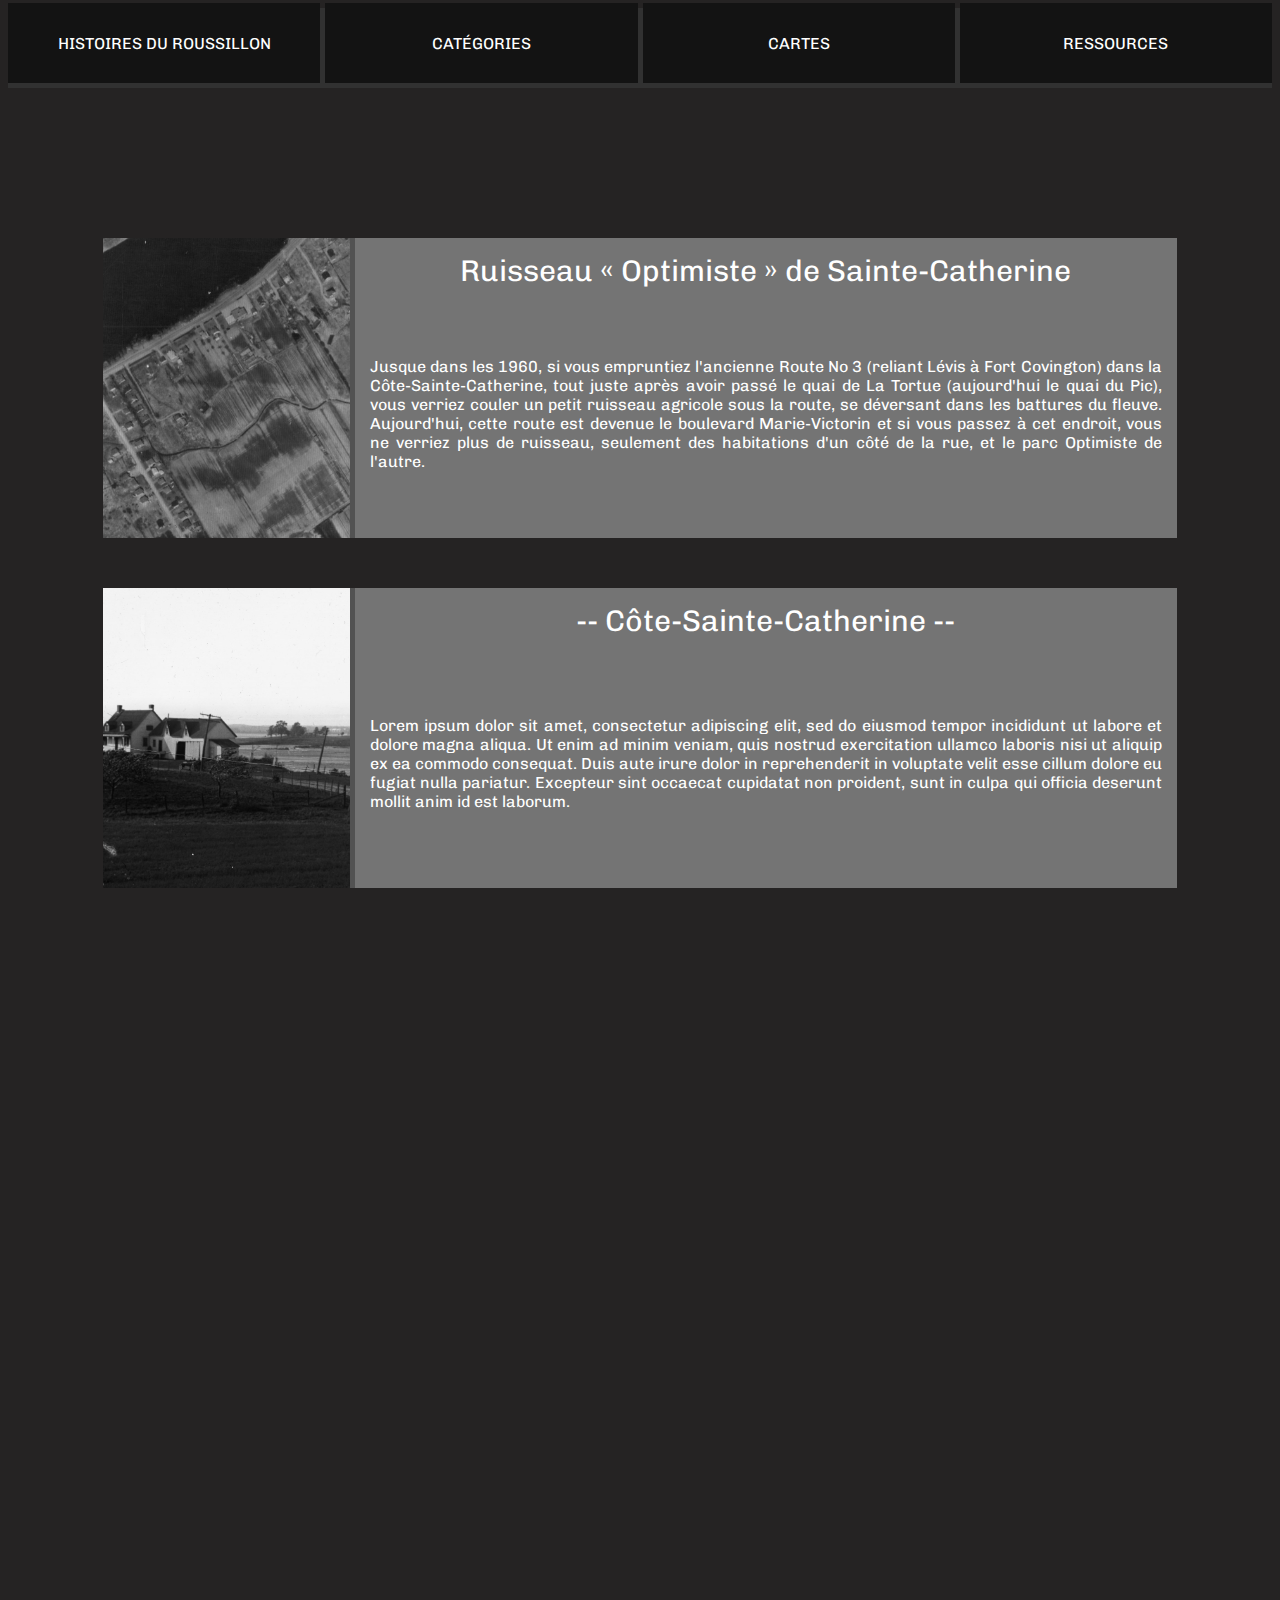
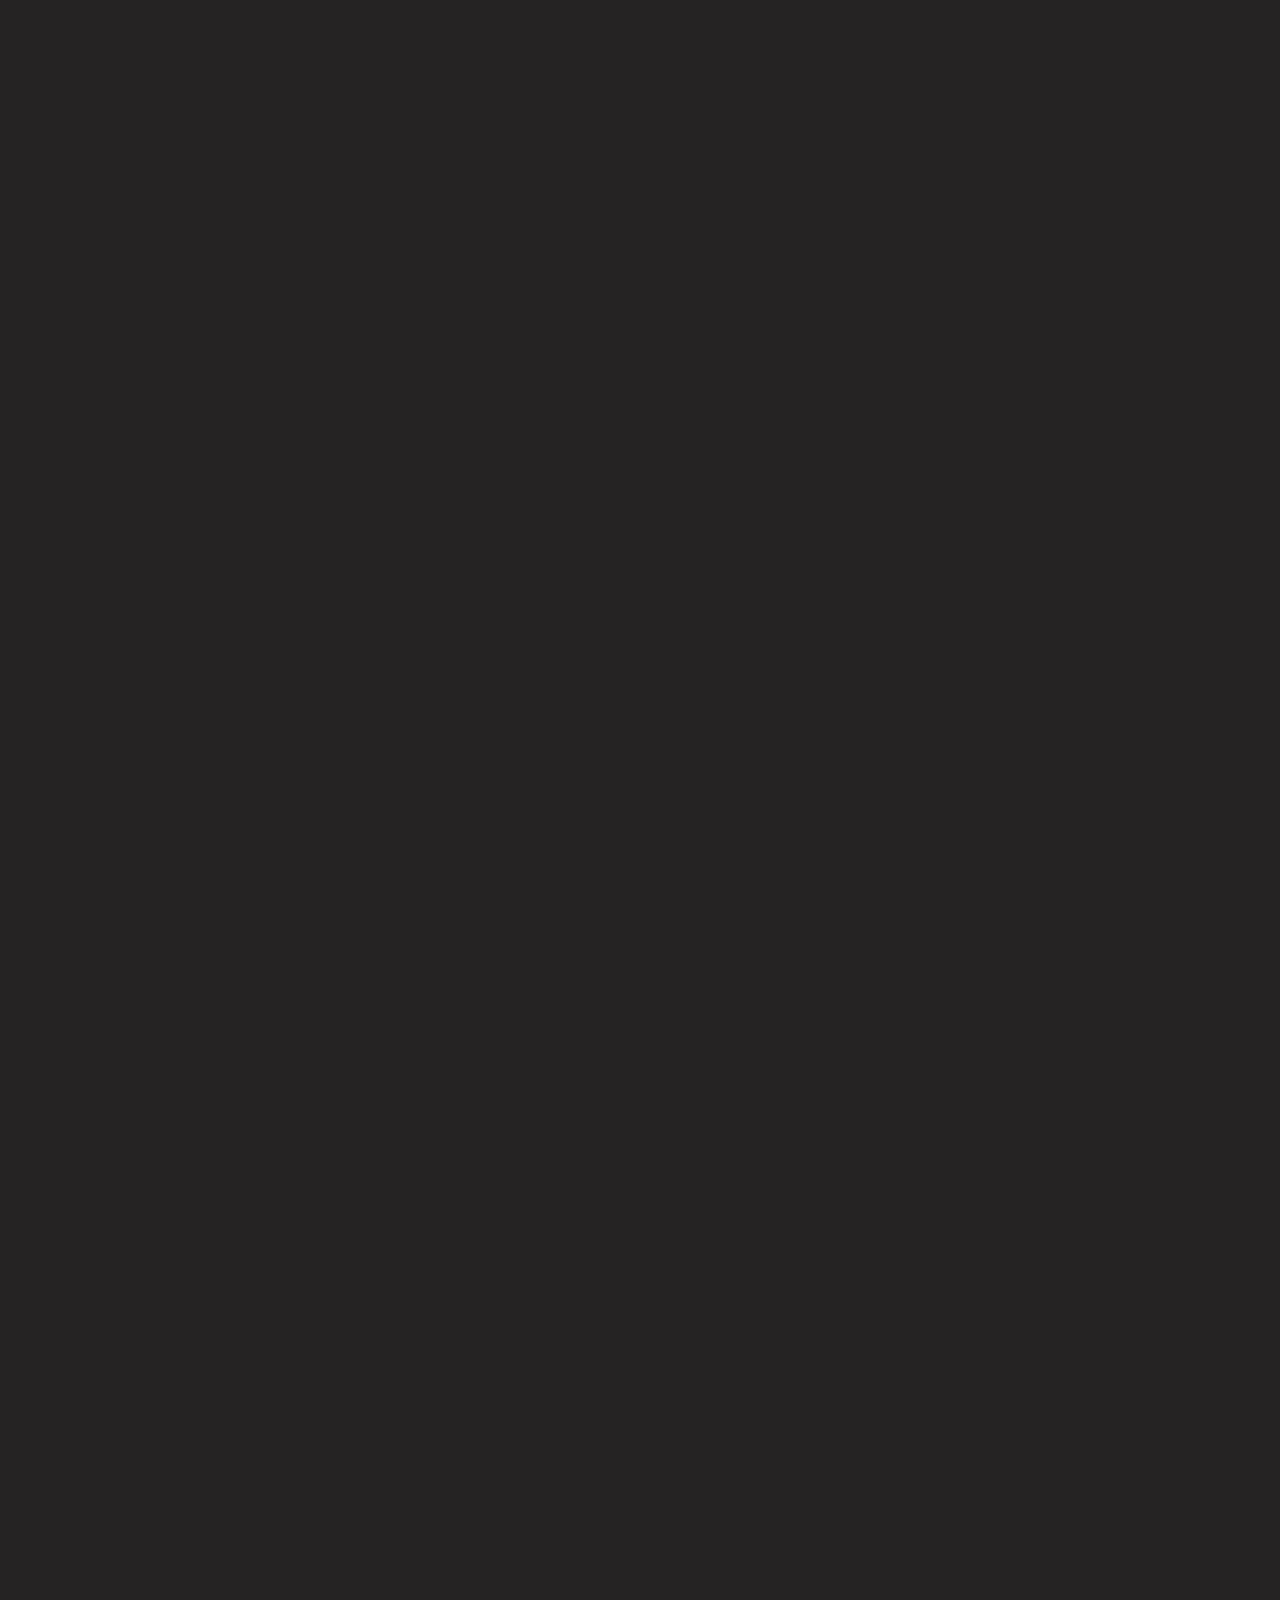
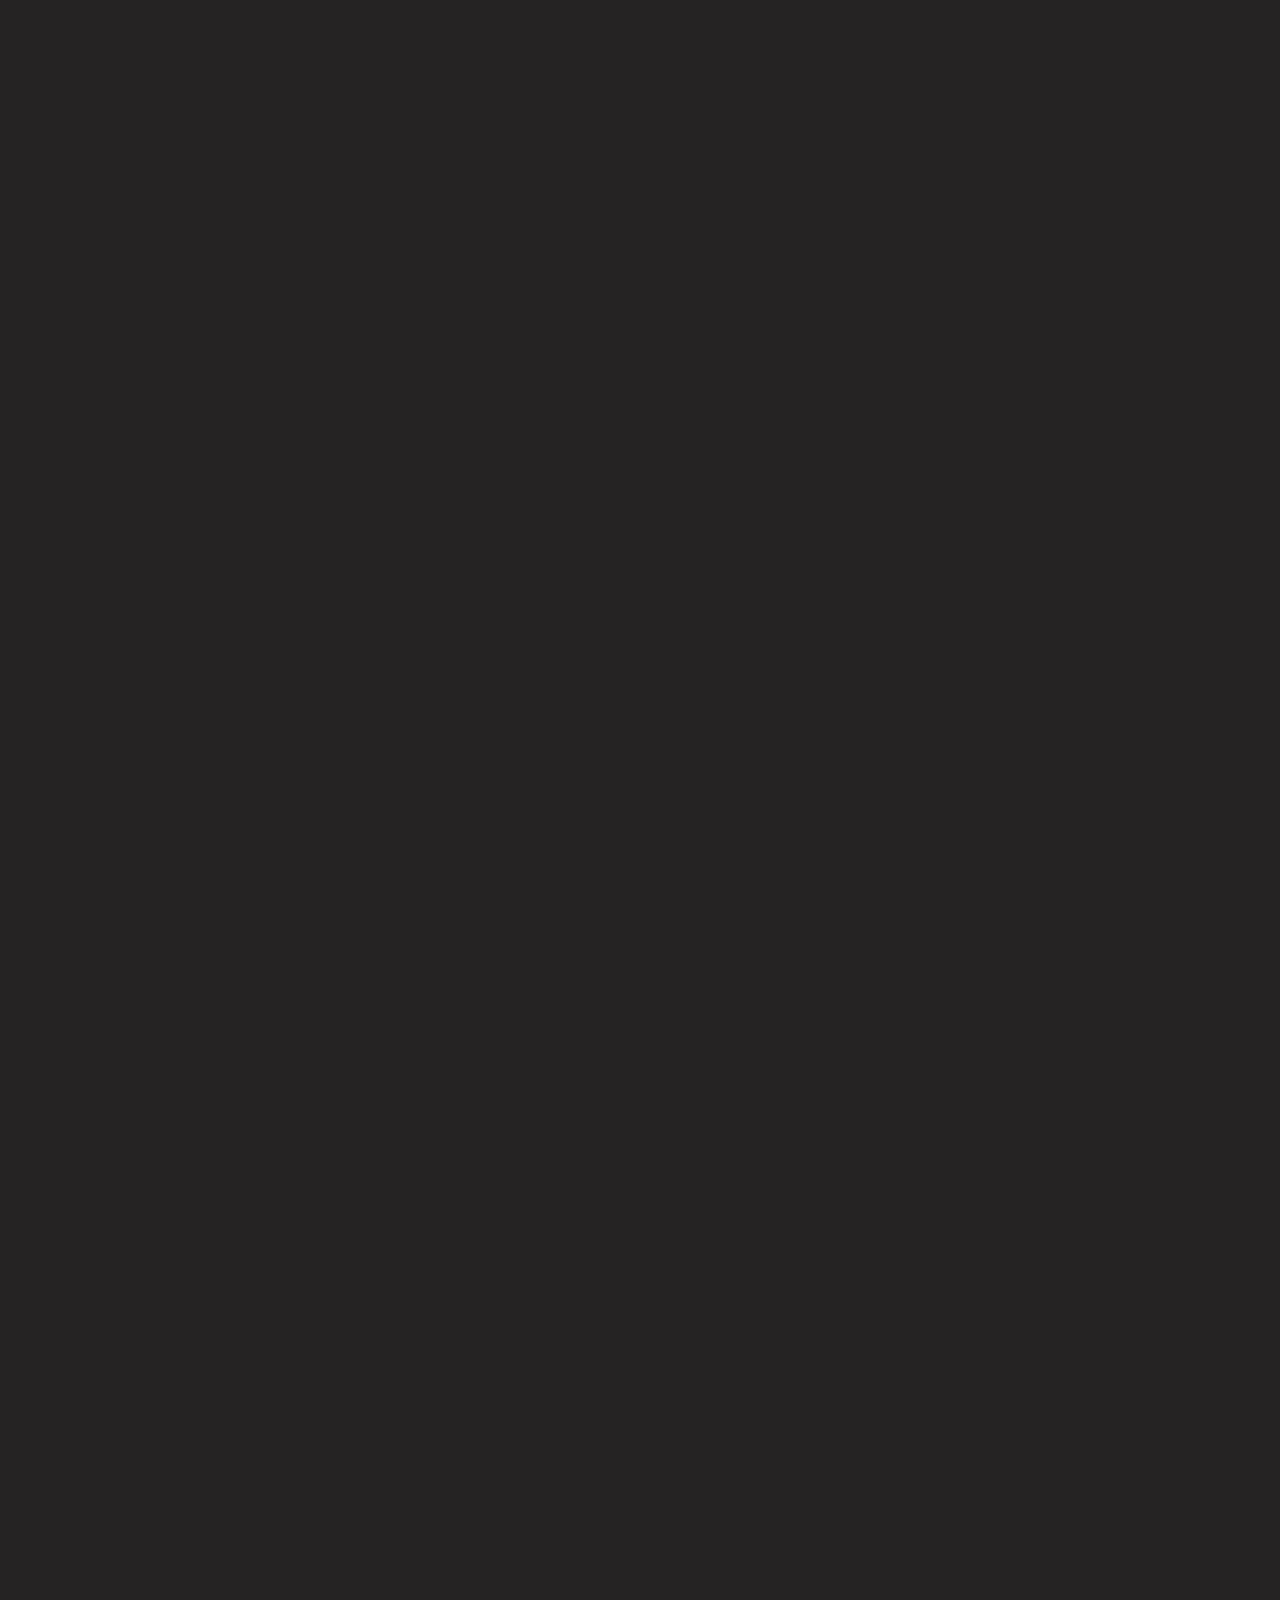
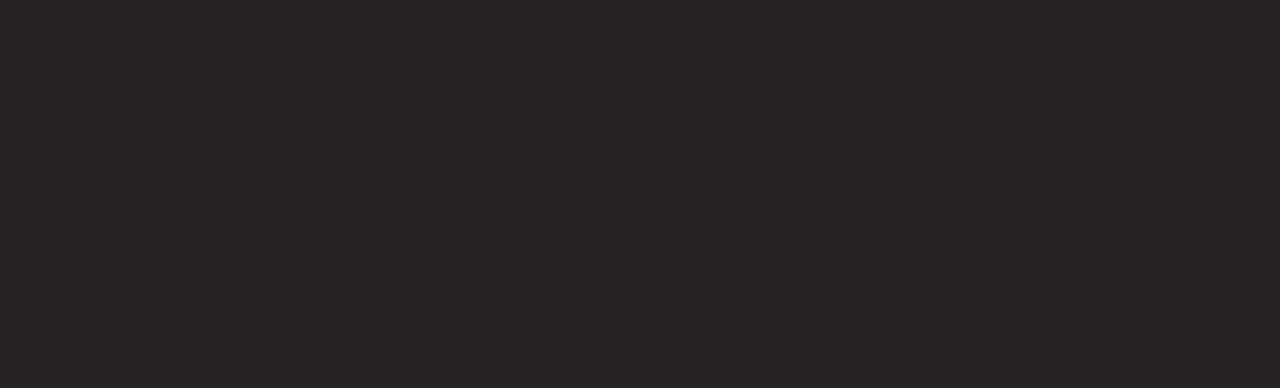
==== commit b70fdd20: "2" ====
--- a/index.html
+++ b/index.html
@@ -27,7 +27,7 @@
     <div class="articles-container" id="articles">
         <div class="article" onclick="openArticle(1)">
             <div class="left-image-box">
-                <div id="bouton" class="img-article" style="background-image: url(root/img/ruisseau_optimiste_thumbnail.JPG); background-position: 50%;"></div>
+                <div id="bouton" class="img-article" style="background-image: url(root/img/ruisseau_optimiste_thumbnail.JPG);"></div>
             </div>
             <div class="description-box" id="bouton">
                 <div class="titre-article">Ruisseau « Optimiste » de Sainte-Catherine</div>
--- a/root/css/global.css
+++ b/root/css/global.css
@@ -61,7 +61,8 @@
 
 .titre-article{
     font-size: 30px;
-    margin-top: 15px
+    margin-top: 15px;
+    text-align: center;
 }
 
 .description-article{
@@ -116,6 +117,7 @@
     color: rgb(216, 216, 216);
     font-size: 18px;
     margin-top: 10px;
+    margin-left: 10px;
 }
 
 .paragraphe-img-container{
@@ -124,10 +126,7 @@
 }
 
 .img-paragraphe{
-    background-size: cover;
-    background-position: 50%;
-    width: 100%;
-    height: 100%;
-    margin-top: 5px;
-    margin-right: 10px;
-}+    max-width: 100%;
+    height: auto;
+}
+
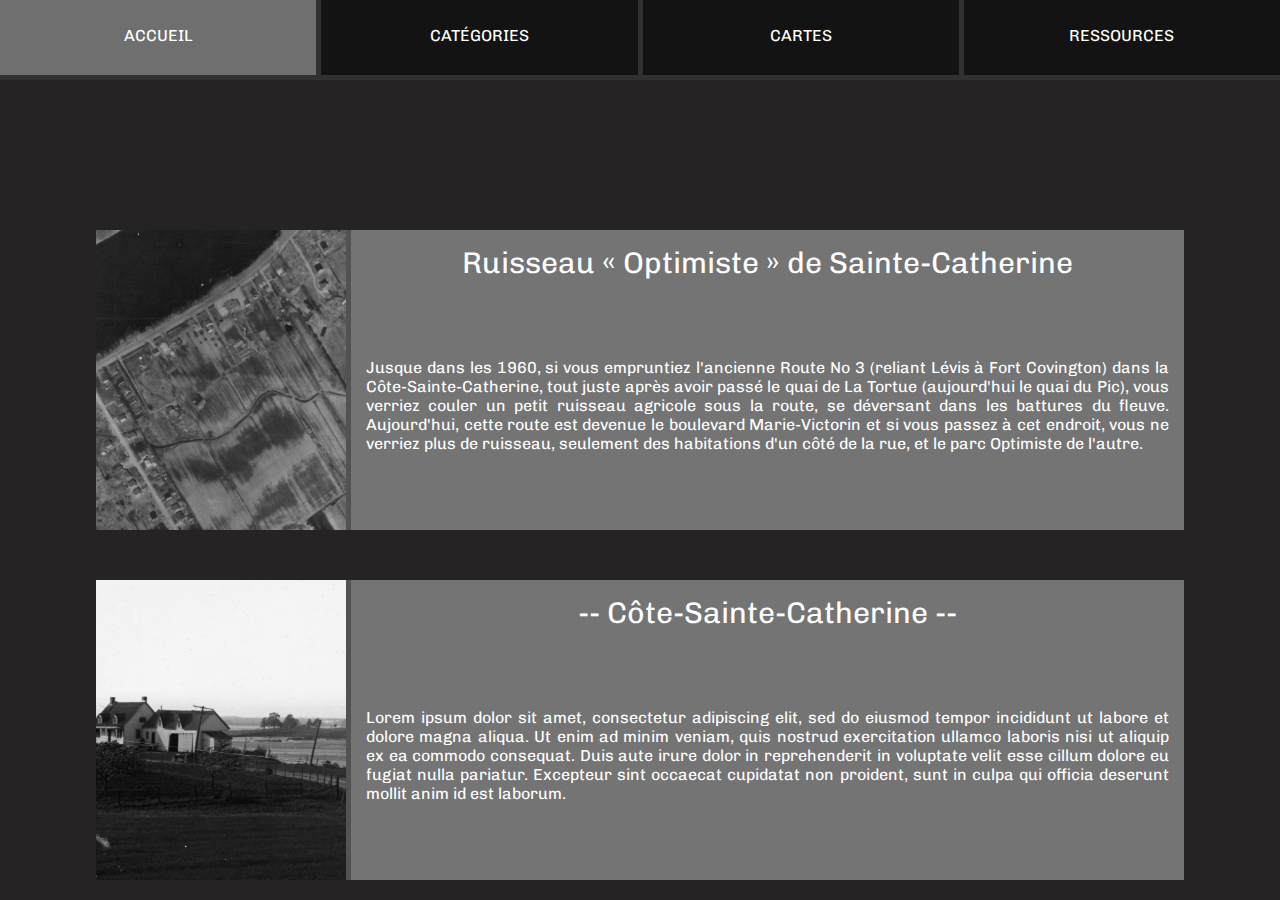
==== commit 95d5ffb4: "index + header pour mobile" ====
--- a/index.html
+++ b/index.html
@@ -12,7 +12,7 @@
 <body>
     <header>
         <div class="header-container" id="bouton">
-            HISTOIRES DU ROUSSILLON
+            ACCUEIL
         </div>
         <div class="header-container" id="bouton">
             CATÉGORIES
--- a/root/css/global.css
+++ b/root/css/global.css
@@ -1,7 +1,7 @@
 body {
     background-color: rgb(37, 35, 35);
-    height: 5000px;
     font-family: 'Chivo';
+    margin: 0px;
 }
 
 header{
@@ -14,6 +14,8 @@
     justify-content: space-around;
     align-items: center;
     gap: 5px;
+    cursor:grab;
+    z-index: 10;
 }
 
 .header-container{
@@ -27,6 +29,158 @@
     justify-content: center;
 }
 
+/* ARTICLE */
+.main-article-container{
+    width: 100%;
+    height: 100%;
+}
+
+.chapitre{
+    padding-bottom: 10%;
+}
+
+.image-chapitre{
+    width: 100%;
+    height: 1000px;
+    background-size: cover;
+    background-position: 50% 50%;
+}
+
+.titre{
+    width: 100%;
+    height: 100%;
+    display: flex;
+    flex-direction: column;
+    justify-content: center;
+    align-items: center;
+    font-size: 100px;
+    font-weight: bold;
+    text-align: center;
+}
+
+.titre-chapitre{
+    width: 100%;
+    height: 100%;
+    display: flex;
+    flex-direction: column;
+    justify-content: center;
+    align-items: center;
+    font-size: 80px;
+    font-weight: bold;
+    text-align: center;
+}
+
+.paragraphe{
+    padding-left: 20%;
+    padding-right: 20%;
+    padding-top: 10%;
+    text-align: justify;
+    font-size: 25px;
+    letter-spacing: 3px;
+    line-height: 50px;
+}
+
+.objet{
+    width: 100%;
+    height: 600px;
+    padding-top: 10%;
+    display: flex;
+    justify-content: center;
+}
+
+.deux-objets{
+    width: 100%;
+    height: auto;
+    padding-top: 10%;
+    display: flex;
+    justify-content: space-evenly;
+    align-items: center;
+}
+
+.image-container{
+    width: 40%;
+    height: 600px;
+    display: flex;
+    flex-direction: column;
+    transition: all .2s ease-in-out;
+}
+
+.paragraphe-objet{
+    width: 40%;
+    height: 100%;
+    text-align: justify;
+    font-size: 25px;
+    letter-spacing: 3px;
+    line-height: 50px;
+}
+
+.image{
+    width: 100%;
+    height: 100%;
+    background-size: cover;
+    background-position: 50% 50%;
+}
+
+.description-image{
+    background-color: black;
+    font-size: 13px;
+}
+
+
+
+/* VARIATIONS */
+.blanc{
+    color: white;
+}
+
+.noir{
+    color: black;
+}
+
+.gras{
+    font-size: 33px;
+}
+
+.background-1{
+    background-color: rgb(31,31,31);
+}
+
+.background-2{
+    background-color: rgb(54,57,70);
+}
+
+.background-3{
+    background-color: rgb(105,103,115);
+}
+
+.background-4{
+    background-color: rgb(129,149,149);
+}
+
+.background-5{
+    background-color: rgb(95,101,83);
+}
+
+/* Général */
+a{
+    text-decoration: none;
+}
+
+a:hover{
+    font-weight: bold;
+}
+
+.image-container:hover{
+    z-index: 2;
+    transform: scale(1.15);
+}
+
+.article:hover{
+    z-index:2;
+    transform: scale(1.1);
+}
+
+/* Index */
 .articles-container{
     width: 100%;
     height: 100%;
@@ -43,6 +197,8 @@
     margin-top: 50px;
     display: flex;
     gap: 5px;
+    cursor:grab;
+    transition: all .2s ease-in-out;
 }
 
 .left-image-box{
@@ -78,55 +234,139 @@
     background-size: cover;
 }
 
-.article-content{
-    margin-top: 50px;
-    width: 100%;
-    height: 100%;
-    display: flex;
-    justify-content: center;
-}
-
-.main-article-content{
-    margin: 10px;
-    background-color: rgb(116, 116, 116);
-    color: rgb(56, 56, 56);
-    width: 85%;
-    display: flex;
-    align-items: center;
-    flex-direction: column;
-}
-
-.article-img-entete{
-    width: 100%;
-    height: 400px;
-    background-size: cover;
-}
-
-.texte-article{
-    display: flex;
-    flex-direction: column;
-    align-items: left;
-    text-align: justify;
-    width: 95%;
-    height: 100%;
-    margin-top: 20px;
-}
-
-.paragraphe{
-    width: 100%;
-    color: rgb(216, 216, 216);
-    font-size: 18px;
-    margin-top: 10px;
-    margin-left: 10px;
-}
-
-.paragraphe-img-container{
-    width: 100%;
-    display: flex;
-}
-
-.img-paragraphe{
-    max-width: 100%;
-    height: auto;
-}
-
+@media screen and (max-width: 600px) {
+    .image-chapitre{
+        width: 100%;
+        height: 400px;
+        background-size: cover;
+        background-position: 50% 50%;
+    }
+
+    .titre{
+        width: 100%;
+        height: 100%;
+        display: flex;
+        flex-direction: column;
+        justify-content: center;
+        align-items: center;
+        font-size: 42px;
+        font-weight: bold;
+        text-align: center;
+    }
+
+    .titre-chapitre{
+        width: 100%;
+        height: 100%;
+        display: flex;
+        flex-direction: column;
+        justify-content: center;
+        align-items: center;
+        font-size: 42px;
+        font-weight: bold;
+        text-align: center;
+    }
+
+    .paragraphe{
+        padding-left: 8%;
+        padding-right: 8%;
+        padding-top: 15%;
+        text-align: left;
+        font-size: 15px;
+        letter-spacing: 2px;
+        line-height: 30px;
+    }
+
+    .objet{
+        width: 100%;
+        height: auto;
+        padding-top: 10%;
+        display: flex;
+        justify-content: center;
+    }
+
+    .deux-objets{
+        width: 100%;
+        height: auto;
+        padding-top: 10%;
+        display: flex;
+        flex-direction: column;
+        justify-content: space-evenly;
+        align-items: center;
+    }
+
+    .image-container{
+        width: 80%;
+        height: 300px;
+        margin-top: 15%;
+        display: flex;
+        flex-direction: column;
+        transition: all .2s ease-in-out;
+    }
+
+    .paragraphe-objet{
+        width: 80%;
+        height: 100%;
+        text-align: justify;
+        font-size: 15px;
+        letter-spacing: 2px;
+        line-height: 30px;
+    }
+    
+    .image{
+        width: 100%;
+        height: 100%;
+        background-size: cover;
+        background-position: 50% 50%;
+    }
+    
+    .description-image{
+        background-color: black;
+        font-size: 10px;
+    }
+
+    .gras{
+        font-size: 25px;
+    }
+
+    /* INDEX */
+
+    .articles-container{
+        margin-top: 10%;
+    }
+
+    .article{
+        height: 150px;
+        margin-top: 10%;
+        text-overflow: ellipsis;
+        overflow: hidden;
+        gap: 0px;
+    }
+
+    .left-image-box{
+        width: 45%;
+    }
+
+    .titre-article{
+        font-size: 22px;
+        text-align: center;
+        display: flex;
+        align-items: center;
+        margin: 0px;
+    }
+
+    .description-article{
+        display: none;
+    }
+
+    header{
+        height: 60px;
+        gap: 2px;
+    }
+    
+    .header-container{
+        font-size: 10px;
+        display: flex;
+        padding-left: 10px;
+        padding-right: 10px;
+    }
+}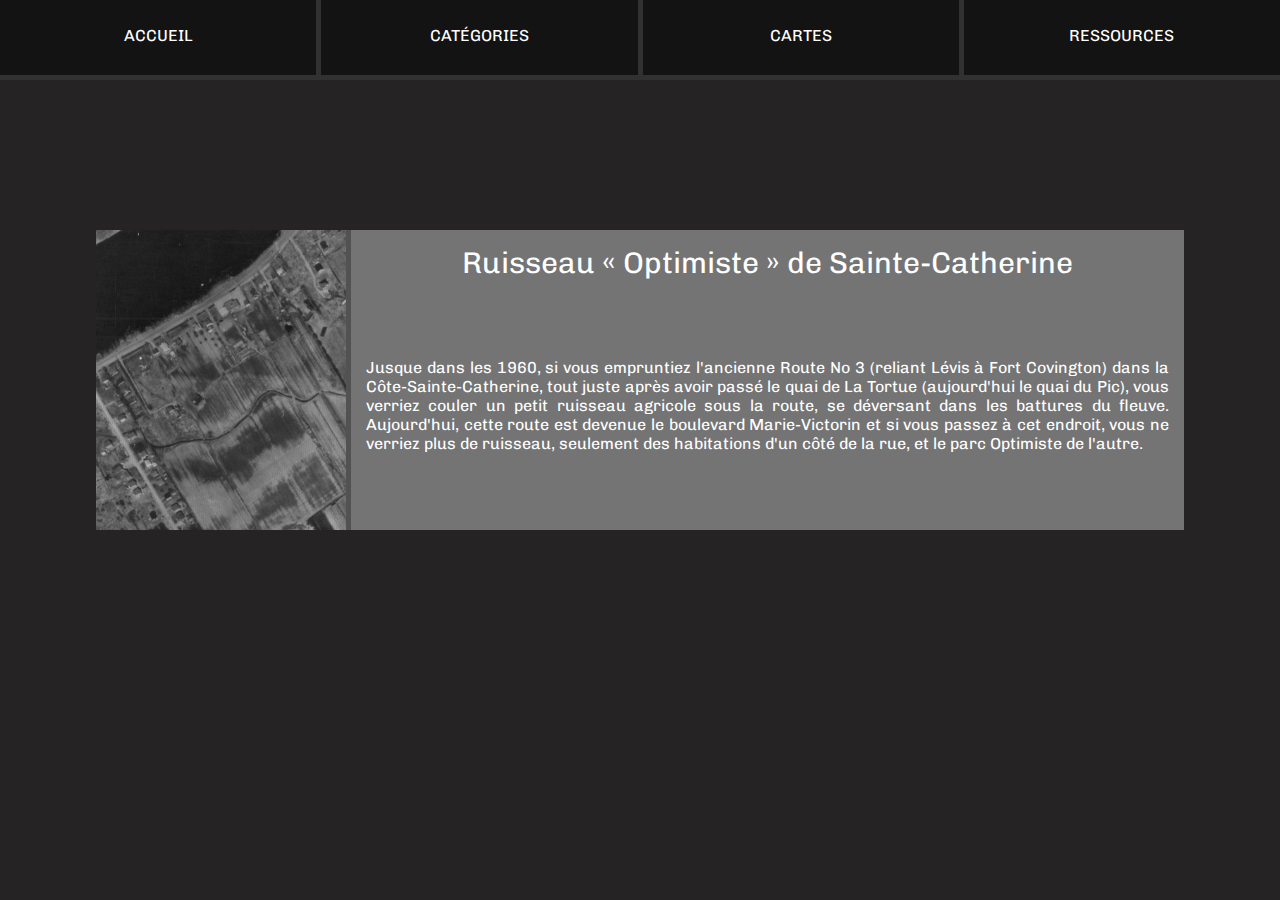
==== commit 6b8f24f6: "retrait article test" ====
--- a/index.html
+++ b/index.html
@@ -38,7 +38,7 @@
                     ne verriez plus de ruisseau, seulement des habitations d'un côté de la rue, et le parc Optimiste de l'autre. </div>
             </div>
         </div>
-        <div class="article" onclick="openArticle(2)">
+        <!-- <div class="article" onclick="openArticle(2)">
             <div class="left-image-box" id="bouton">
                 <div class="img-article" style="background-image: url(root/img/Tombe\ Kateri\,\ archipel.jpg);"></div>
             </div>
@@ -46,7 +46,7 @@
                 <div class="titre-article">-- Côte-Sainte-Catherine --</div>
                 <div class="description-article">Lorem ipsum dolor sit amet, consectetur adipiscing elit, sed do eiusmod tempor incididunt ut labore et dolore magna aliqua. Ut enim ad minim veniam, quis nostrud exercitation ullamco laboris nisi ut aliquip ex ea commodo consequat. Duis aute irure dolor in reprehenderit in voluptate velit esse cillum dolore eu fugiat nulla pariatur. Excepteur sint occaecat cupidatat non proident, sunt in culpa qui officia deserunt mollit anim id est laborum.</div>
             </div>
-        </div>
+        </div> -->
     </div>
 </body>
 </html>--- a/root/css/global.css
+++ b/root/css/global.css
@@ -27,6 +27,11 @@
     display: flex;
     align-items: center;
     justify-content: center;
+}
+
+/* INDISPONIBLE */
+.indisponible{
+    color: white;
 }
 
 /* ARTICLE */
@@ -234,7 +239,7 @@
     background-size: cover;
 }
 
-@media screen and (max-width: 600px) {
+@media screen and (max-width: 700px) {
     .image-chapitre{
         width: 100%;
         height: 400px;
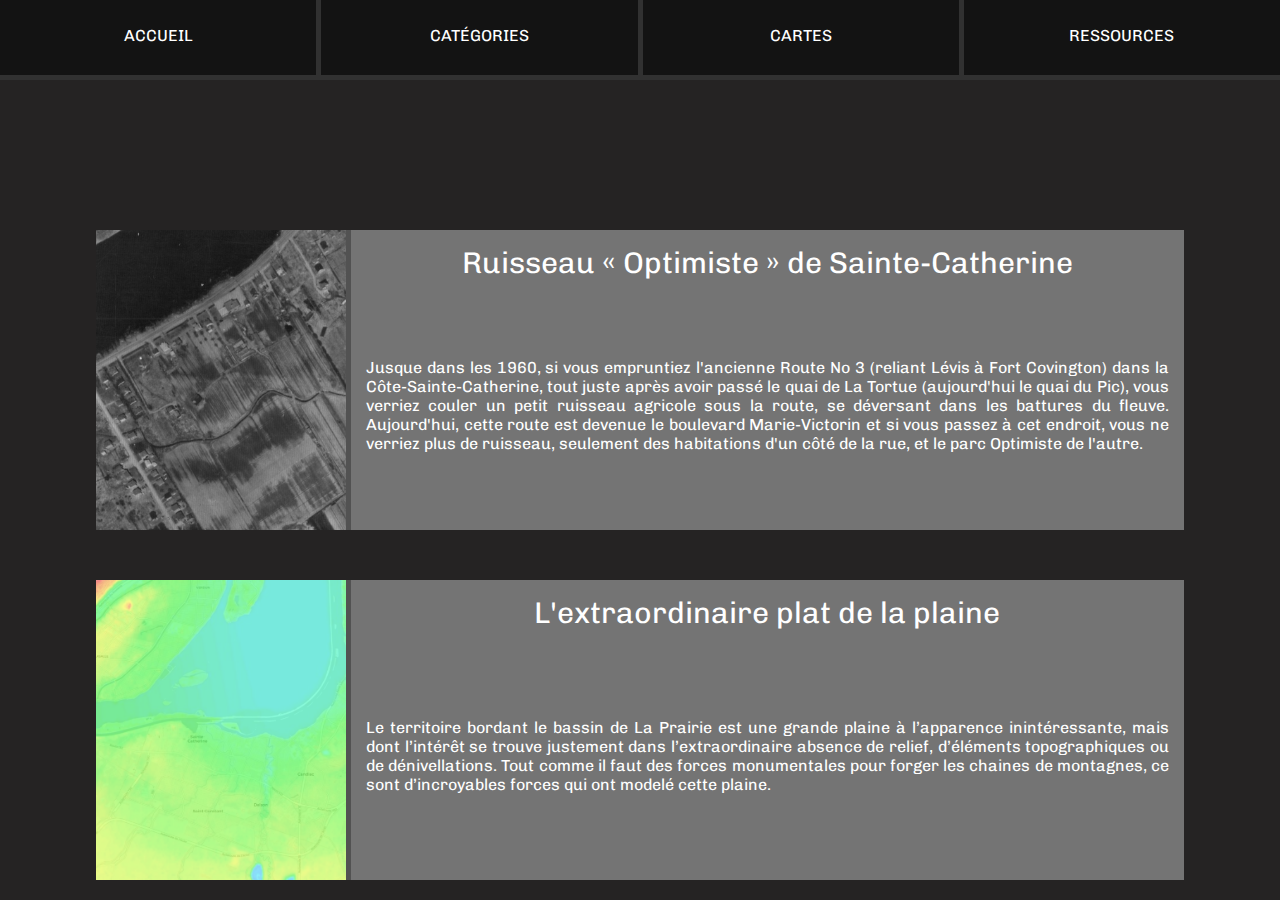
==== commit fa9ed0fd: "article2" ====
--- a/index.html
+++ b/index.html
@@ -8,6 +8,7 @@
     <link href="root/css/global.css" rel="stylesheet">
     <script src="root/js/boutons.js" defer></script>
     <title>Histoires du Roussillon</title>
+    <link rel="icon" type="image/x-icon" href="/root/img/favicon.ico">
 </head>
 <body>
     <header>
@@ -38,6 +39,15 @@
                     ne verriez plus de ruisseau, seulement des habitations d'un côté de la rue, et le parc Optimiste de l'autre. </div>
             </div>
         </div>
+        <div class="article" onclick="openArticle(3)">
+            <div class="left-image-box">
+                <div id="bouton" class="img-article" style="background-image: url(root/img/plaine.png);"></div>
+            </div>
+            <div class="description-box" id="bouton">
+                <div class="titre-article">L'extraordinaire plat de la plaine</div>
+                <div class="description-article">Le territoire bordant le bassin de La Prairie est une grande plaine à l’apparence inintéressante, mais dont l’intérêt se trouve justement dans l’extraordinaire absence de relief, d’éléments topographiques ou de dénivellations. Tout comme il faut des forces monumentales pour forger les chaines de montagnes, ce sont d’incroyables forces qui ont modelé cette plaine.</div>
+            </div>
+        </div>
         <!-- <div class="article" onclick="openArticle(2)">
             <div class="left-image-box" id="bouton">
                 <div class="img-article" style="background-image: url(root/img/Tombe\ Kateri\,\ archipel.jpg);"></div>
